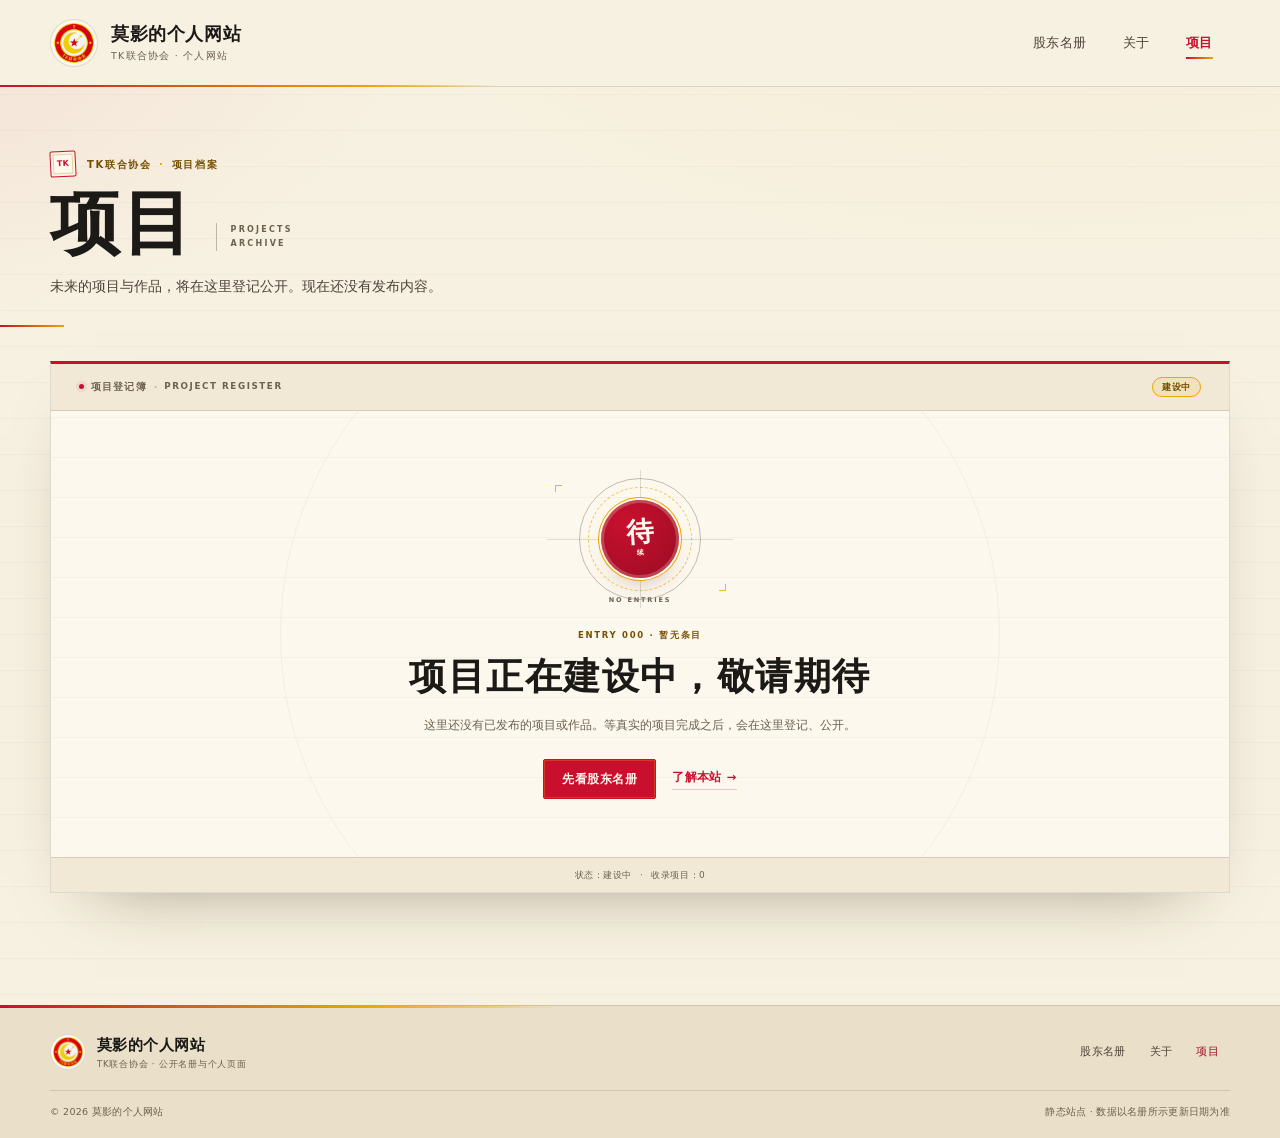
==== projects.html @ 314b854e "Add files via upload" ====
<!DOCTYPE html>
<html lang="zh-CN">
<head>
  <meta charset="utf-8">
  <meta name="viewport" content="width=device-width, initial-scale=1">
  <title>项目 · 莫影的个人网站</title>
  <meta name="description" content="莫影的个人网站项目页。项目正在建设中，敬请期待。">
  <meta name="theme-color" content="#F7F1E1">
  <meta name="theme-color" content="#14110E" media="(prefers-color-scheme: dark)">
  <meta property="og:type" content="website">
  <meta property="og:locale" content="zh_CN">
  <meta property="og:site_name" content="莫影的个人网站">
  <meta property="og:title" content="项目 · 莫影的个人网站">
  <meta property="og:description" content="莫影的个人网站项目页。项目正在建设中，敬请期待。">
  <meta property="og:image" content="assets/img/logo-square-512.png">
  <meta property="og:image:alt" content="TK联合协会徽标">
  <meta property="og:image:width" content="512">
  <meta property="og:image:height" content="512">
  <link rel="icon" href="favicon.ico" sizes="any">
  <link rel="icon" type="image/png" sizes="32x32" href="assets/img/favicon-32.png">
  <link rel="icon" type="image/png" sizes="192x192" href="assets/img/logo-192.png">
  <link rel="apple-touch-icon" href="assets/img/apple-touch-icon.png">
  <link rel="stylesheet" href="assets/css/style.css">
  <script src="assets/js/shareholder-data.js"></script>
  <script src="assets/js/main.js" defer></script>
</head>
<body class="page page--projects">
  <a class="skip-link" href="#main">跳到主要内容</a>

  <header class="site-header">
    <div class="wrap header-inner">
      <a class="brand" href="index.html" aria-label="莫影的个人网站 · 首页">
        <span class="brand-mark logo-shell" data-logo-shell>
          <span class="mark-fallback" aria-hidden="true">TK</span>
          <img class="brand-logo" src="assets/img/logo-64.png" width="64" height="64" alt="TK联合协会徽标">
        </span>
        <span class="brand-copy">
          <span class="brand-name">莫影的个人网站</span>
          <span class="brand-sub">TK联合协会 · 个人网站</span>
        </span>
      </a>
      <nav class="site-nav" aria-label="主导航">
        <a href="index.html">股东名册</a>
        <a href="about.html">关于</a>
        <a href="projects.html" aria-current="page">项目</a>
      </nav>
    </div>
  </header>

  <main id="main">
    <section class="inner-hero" aria-labelledby="page-title">
      <div class="wrap">
        <p class="eyebrow">
          <span class="eyebrow-seal" aria-hidden="true">TK</span>
          <span>TK联合协会 <span class="eyebrow-dot" aria-hidden="true">·</span> 项目档案</span>
        </p>
        <div class="title-row title-row--inner">
          <h1 id="page-title">项目</h1>
          <span class="title-side" aria-hidden="true">
            <span>PROJECTS</span>
            <span>ARCHIVE</span>
          </span>
        </div>
        <p class="inner-lede">未来的项目与作品，将在这里登记公开。现在还没有发布内容。</p>
      </div>
    </section>

    <div class="wrap projects-stage">
      <section class="empty-register paper-panel" aria-labelledby="projects-empty-title">
        <div class="empty-register-head">
          <p class="record-label"><span class="record-dot" aria-hidden="true"></span>项目登记簿 <span class="kicker-divider" aria-hidden="true">·</span> <span class="latin">PROJECT REGISTER</span></p>
          <span class="status-chip">建设中</span>
        </div>

        <div class="empty-state">
          <div class="empty-art" aria-hidden="true">
            <span class="empty-orbit"></span>
            <span class="empty-axis empty-axis--x"></span>
            <span class="empty-axis empty-axis--y"></span>
            <span class="empty-tick empty-tick--one"></span>
            <span class="empty-tick empty-tick--two"></span>
            <div class="construction-seal">
              <span>待</span>
              <small>续</small>
            </div>
            <span class="empty-art-label">NO ENTRIES</span>
          </div>

          <p class="empty-kicker">ENTRY 000 <span aria-hidden="true">·</span> 暂无条目</p>
          <h2 id="projects-empty-title">项目正在建设中，敬请期待</h2>
          <p class="empty-copy">这里还没有已发布的项目或作品。等真实的项目完成之后，会在这里登记、公开。</p>
          <div class="empty-actions">
            <a class="button button--primary" href="index.html">先看股东名册</a>
            <a class="text-link" href="about.html">了解本站 <span aria-hidden="true">→</span></a>
          </div>
        </div>

        <div class="empty-register-foot">
          <span>状态：建设中</span>
          <span aria-hidden="true">·</span>
          <span>收录项目：0</span>
        </div>
      </section>
    </div>
  </main>

  <footer class="site-footer">
    <div class="wrap footer-inner">
      <div class="footer-top">
        <a class="footer-brand" href="index.html" aria-label="返回莫影的个人网站首页">
          <span class="footer-emblem logo-shell" data-logo-shell>
            <span class="footer-fallback" aria-hidden="true">TK</span>
            <img src="assets/img/logo-64.png" width="64" height="64" alt="TK联合协会徽标" loading="lazy">
          </span>
          <span class="footer-brandcopy">
            <span class="footer-name">莫影的个人网站</span>
            <span class="footer-note">TK联合协会 · 公开名册与个人页面</span>
          </span>
        </a>
        <nav class="footer-nav" aria-label="页脚导航">
          <a href="index.html">股东名册</a>
          <a href="about.html">关于</a>
          <a href="projects.html" aria-current="page">项目</a>
        </nav>
      </div>
      <div class="footer-bottom">
        <p>© 2026 莫影的个人网站</p>
        <p>静态站点 · 数据以名册所示更新日期为准</p>
      </div>
    </div>
  </footer>
</body>
</html>
---- assets/css/style.css ----
/* ==========================================================================
   莫影的个人网站 — 主样式表
   视觉：暖纸、朱红、鎏金；协会名册 / 印章式排版。
   ========================================================================== */

/* --------------------------------------------------------------------------
   1. 设计变量
   -------------------------------------------------------------------------- */
:root {
  color-scheme: light;

  /* 纸张与墨色 */
  --paper: #F7F1E1;
  --paper-raised: #FCF8EE;
  --paper-soft: #F1E8D5;
  --paper-deep: #EADFC9;
  --ink: #1C1A17;
  --ink-strong: #12100D;
  --ink-soft: #4C4338;
  --muted: #6C604F;
  --texture-line: rgba(75, 56, 30, 0.035);

  /* 朱红与鎏金 */
  --vermillion: #C8102E;
  --vermillion-deep: #9C0B22;
  --vermillion-wash: rgba(200, 16, 46, 0.075);
  --gold: #E8A800;
  --gold-bright: #F2B705;
  --gold-soft: #E8CE91;
  --gold-wash: rgba(232, 168, 0, 0.11);
  --gold-wash-soft: rgba(232, 168, 0, 0.055);
  --gold-ink: #765000;
  --bronze: #8F5A2B;

  /* 线条、焦点与阴影 */
  --line: rgba(64, 48, 27, 0.15);
  --line-strong: rgba(64, 48, 27, 0.3);
  --focus: #A50D26;
  --shadow: 0 28px 70px -46px rgba(56, 38, 15, 0.6);
  --shadow-soft: 0 16px 38px -32px rgba(56, 38, 15, 0.4);

  /* 深色信息块 */
  --deep-panel: #211B14;
  --deep-panel-ink: #F7F1E1;
  --deep-panel-muted: #C9BBA4;
  --deep-panel-line: rgba(247, 241, 225, 0.16);

  /* 实心按钮 */
  --button-bg: #C8102E;
  --button-bg-hover: #A50D26;
  --button-ink: #FFF8EC;

  /* 字体与版心 */
  --font-display: "Songti SC", "Noto Serif SC", "Source Han Serif SC", "Source Han Serif CN", "STSong", "SimSun", Georgia, serif;
  --font-ui: system-ui, -apple-system, BlinkMacSystemFont, "Segoe UI", "PingFang SC", "Hiragino Sans GB", "Microsoft YaHei", "Noto Sans SC", sans-serif;
  --font-mono: "SFMono-Regular", Consolas, "Liberation Mono", Menlo, monospace;
  --wrap: 1180px;
  --gutter: 24px;
}

@media (prefers-color-scheme: dark) {
  :root {
    color-scheme: dark;

    --paper: #14110E;
    --paper-raised: #1C1711;
    --paper-soft: #241D15;
    --paper-deep: #2A2218;
    --ink: #F2E8D6;
    --ink-strong: #FFF7E8;
    --ink-soft: #D9CBB4;
    --muted: #B3A38B;
    --texture-line: rgba(242, 232, 214, 0.026);

    --vermillion: #FF6F63;
    --vermillion-deep: #FF8F84;
    --vermillion-wash: rgba(255, 111, 99, 0.1);
    --gold: #F2B705;
    --gold-bright: #FFD35A;
    --gold-soft: #80601D;
    --gold-wash: rgba(242, 183, 5, 0.11);
    --gold-wash-soft: rgba(242, 183, 5, 0.055);
    --gold-ink: #EDC250;
    --bronze: #8F5A2B;

    --line: rgba(242, 232, 214, 0.14);
    --line-strong: rgba(242, 232, 214, 0.3);
    --focus: #FFD35A;
    --shadow: 0 28px 70px -42px #000000;
    --shadow-soft: 0 16px 38px -30px #000000;

    --deep-panel: #211B14;
    --deep-panel-ink: #F7F1E1;
    --deep-panel-muted: #CDBFA9;
    --deep-panel-line: rgba(247, 241, 225, 0.16);

    --button-bg: #C8102E;
    --button-bg-hover: #A50D26;
    --button-ink: #FFF8EC;
  }
}

/* --------------------------------------------------------------------------
   2. 基础排版与可访问性
   -------------------------------------------------------------------------- */
*,
*::before,
*::after {
  box-sizing: border-box;
}

html {
  -webkit-text-size-adjust: 100%;
  text-size-adjust: 100%;
  scroll-behavior: smooth;
}

body {
  margin: 0;
  min-height: 100vh;
  background-color: var(--paper);
  background-image:
    radial-gradient(1100px 560px at 82% -8%, var(--gold-wash-soft), transparent 65%),
    radial-gradient(880px 480px at -12% 2%, var(--vermillion-wash), transparent 64%),
    repeating-linear-gradient(0deg, transparent 0, transparent 35px, var(--texture-line) 35px, var(--texture-line) 36px);
  color: var(--ink);
  font-family: var(--font-ui);
  font-size: 16px;
  line-height: 1.65;
  text-rendering: optimizeLegibility;
  -webkit-font-smoothing: antialiased;
  overflow-x: hidden;
}

body.page {
  display: flex;
  flex-direction: column;
}

main {
  flex: 1 0 auto;
}

h1,
h2,
h3,
p,
dl,
dd,
figure {
  margin-top: 0;
}

img {
  display: block;
  max-width: 100%;
}

a {
  color: var(--vermillion);
  text-decoration-thickness: 1px;
  text-underline-offset: 3px;
}

button,
input {
  font: inherit;
}

button {
  cursor: pointer;
}

::selection {
  background: var(--gold);
  color: var(--ink-strong);
}

:focus-visible {
  outline: 3px solid var(--focus);
  outline-offset: 3px;
  border-radius: 2px;
}

[hidden] {
  display: none !important;
}

.wrap {
  width: min(calc(100% - (var(--gutter) * 2)), var(--wrap));
  margin-inline: auto;
}

.sr-only {
  position: absolute !important;
  width: 1px !important;
  height: 1px !important;
  padding: 0 !important;
  margin: -1px !important;
  overflow: hidden !important;
  clip: rect(0, 0, 0, 0) !important;
  clip-path: inset(50%) !important;
  white-space: nowrap !important;
  border: 0 !important;
}

.skip-link {
  position: fixed;
  top: 12px;
  left: 12px;
  z-index: 1000;
  padding: 10px 16px;
  transform: translateY(-200%);
  background: var(--ink);
  color: var(--paper);
  font-size: 13px;
  font-weight: 600;
  text-decoration: none;
  border: 1px solid var(--gold);
}

.skip-link:focus {
  transform: translateY(0);
}

.latin {
  font-family: var(--font-ui);
  font-size: 0.92em;
  letter-spacing: 0.18em;
}

/* 图片缺失时的通用占位。JS 给 .logo-shell 加上 .is-missing。 */
.logo-shell {
  position: relative;
}

.logo-shell img {
  position: relative;
  z-index: 1;
  width: 100%;
  height: 100%;
  border-radius: 50%;
  object-fit: contain;
}

.mark-fallback,
.seal-fallback,
.footer-fallback,
.mini-emblem-fallback {
  display: none;
}

.logo-shell.is-missing img {
  display: none;
}

.logo-shell.is-missing .mark-fallback {
  display: flex;
}

.logo-shell.is-missing .seal-fallback {
  display: flex;
}

.logo-shell.is-missing .footer-fallback {
  display: grid;
}

.logo-shell.is-missing .mini-emblem-fallback {
  display: flex;
}

/* --------------------------------------------------------------------------
   3. 页头
   -------------------------------------------------------------------------- */
.site-header {
  position: relative;
  z-index: 20;
  background: var(--paper);
  border-bottom: 1px solid var(--line);
}

.site-header::before {
  content: "";
  position: absolute;
  left: 0;
  bottom: -1px;
  width: min(42vw, 500px);
  height: 2px;
  background: linear-gradient(90deg, var(--vermillion), var(--gold) 74%, transparent);
}

.header-inner {
  display: flex;
  align-items: center;
  justify-content: space-between;
  gap: 28px;
  min-height: 86px;
}

.brand {
  display: inline-flex;
  align-items: center;
  gap: 13px;
  min-width: 0;
  color: var(--ink);
  text-decoration: none;
}

.brand-mark {
  flex: 0 0 48px;
  width: 48px;
  height: 48px;
  padding: 3px;
  border: 1px solid var(--line);
  border-radius: 50%;
  background: var(--paper-raised);
}

.brand-logo {
  border-radius: 50%;
}

.mark-fallback {
  position: absolute;
  inset: 4px;
  z-index: 0;
  align-items: center;
  justify-content: center;
  border-radius: 50%;
  background: var(--button-bg);
  color: var(--button-ink);
  box-shadow: inset 0 0 0 2px var(--gold-soft);
  font-family: var(--font-display);
  font-size: 15px;
  font-weight: 700;
  letter-spacing: 0.02em;
  line-height: 1;
}

.brand-copy {
  display: flex;
  flex-direction: column;
  gap: 2px;
  min-width: 0;
}

.brand-name {
  color: var(--ink);
  font-family: var(--font-display);
  font-size: 1.1rem;
  font-weight: 700;
  letter-spacing: 0.035em;
  line-height: 1.35;
  white-space: nowrap;
}

.brand-sub {
  color: var(--muted);
  font-family: var(--font-ui);
  font-size: 9.5px;
  font-weight: 500;
  letter-spacing: 0.13em;
  line-height: 1.4;
  white-space: nowrap;
}

.site-nav {
  display: flex;
  align-items: center;
  gap: 2px;
  flex: none;
}

.site-nav a {
  position: relative;
  display: inline-block;
  padding: 9px 17px;
  color: var(--ink-soft);
  font-size: 13px;
  font-weight: 500;
  letter-spacing: 0.04em;
  text-decoration: none;
  transition: color 160ms ease, background-color 160ms ease;
}

.site-nav a::after {
  content: "";
  position: absolute;
  left: 17px;
  right: 17px;
  bottom: 4px;
  height: 2px;
  transform: scaleX(0);
  transform-origin: left center;
  background: linear-gradient(90deg, var(--vermillion), var(--gold));
  transition: transform 180ms ease;
}

.site-nav a:hover {
  color: var(--vermillion);
}

.site-nav a:hover::after,
.site-nav a[aria-current="page"]::after {
  transform: scaleX(1);
}

.site-nav a[aria-current="page"] {
  color: var(--vermillion);
  font-weight: 650;
}

/* --------------------------------------------------------------------------
   4. 首页英雄区
   -------------------------------------------------------------------------- */
.hero {
  position: relative;
  overflow: hidden;
  padding-block: clamp(32px, 3.2vw, 44px) clamp(22px, 2.2vw, 28px);
}

.hero-watermark {
  position: absolute;
  z-index: 0;
  right: 2%;
  top: 4%;
  color: var(--vermillion);
  font-family: var(--font-display);
  font-size: clamp(180px, 24vw, 340px);
  font-weight: 700;
  line-height: 0.8;
  opacity: 0.035;
  pointer-events: none;
  user-select: none;
}

.hero-grid {
  position: relative;
  z-index: 1;
  display: grid;
  grid-template-columns: minmax(0, 1fr) minmax(200px, 258px);
  align-items: center;
  gap: clamp(36px, 5vw, 76px);
}

.hero-copy {
  min-width: 0;
}

.eyebrow {
  display: flex;
  align-items: center;
  gap: 11px;
  margin: 0 0 11px;
  color: var(--gold-ink);
  font-family: var(--font-ui);
  font-size: 10px;
  font-weight: 700;
  letter-spacing: 0.17em;
  line-height: 1.5;
}

.eyebrow-seal {
  display: inline-grid;
  place-items: center;
  width: 26px;
  height: 26px;
  flex: none;
  transform: rotate(-3deg);
  border: 1px solid var(--vermillion);
  border-radius: 2px;
  background: var(--paper-raised);
  color: var(--vermillion);
  font-family: var(--font-ui);
  font-size: 8px;
  font-weight: 800;
  letter-spacing: 0.02em;
  line-height: 1;
  box-shadow: inset 0 0 0 2px var(--paper-raised), inset 0 0 0 3px var(--gold-soft);
}

.eyebrow-dot {
  margin-inline: 2px;
  color: var(--gold);
}

.title-row {
  display: flex;
  align-items: flex-end;
  gap: 22px;
}

.title-row h1 {
  margin: 0;
  color: var(--ink);
  font-family: var(--font-display);
  font-size: clamp(3.2rem, 6.2vw, 5.15rem);
  font-weight: 700;
  letter-spacing: 0.025em;
  line-height: 1.02;
}

.title-side {
  display: flex;
  flex-direction: column;
  flex: none;
  margin-bottom: 9px;
  padding-left: 14px;
  border-left: 1px solid var(--line-strong);
  color: var(--muted);
  font-family: var(--font-ui);
  font-size: 8px;
  font-weight: 600;
  letter-spacing: 0.28em;
  line-height: 1.75;
}

.hero-lede {
  max-width: 610px;
  margin: 15px 0 22px;
  color: var(--ink-soft);
  font-size: 14px;
  line-height: 1.85;
  letter-spacing: 0.01em;
}

.stat-grid {
  display: grid;
  grid-template-columns: repeat(3, minmax(0, 1fr));
  gap: 9px;
  max-width: 664px;
  margin: 0;
}

.stat-card {
  position: relative;
  min-width: 0;
  padding: 10px 14px 11px;
  border: 1px solid var(--line);
  border-top: 2px solid var(--gold);
  background: var(--paper-raised);
  box-shadow: var(--shadow-soft);
}

.stat-card:nth-child(1) {
  border-top-color: var(--vermillion);
}

.stat-card:nth-child(3) {
  border-top-color: var(--gold-soft);
}

.stat-label {
  margin: 0 0 1px;
  color: var(--muted);
  font-family: var(--font-ui);
  font-size: 9.5px;
  font-weight: 600;
  letter-spacing: 0.12em;
  line-height: 1.5;
  white-space: nowrap;
}

.stat-value {
  display: flex;
  align-items: baseline;
  gap: 2px;
  min-width: 0;
  margin: 0;
  color: var(--ink);
  font-variant-numeric: tabular-nums lining-nums;
  line-height: 1.32;
  white-space: nowrap;
}

.stat-number {
  display: inline-block;
  font-family: var(--font-display);
  font-size: clamp(1.12rem, 2.1vw, 1.75rem);
  font-weight: 700;
  letter-spacing: 0.01em;
  font-variant-numeric: tabular-nums lining-nums;
}

.stat-currency {
  color: var(--vermillion);
  font-family: var(--font-display);
  font-size: 0.95em;
  font-weight: 700;
  line-height: 1;
}

.stat-unit {
  margin-left: 2px;
  color: var(--muted);
  font-family: var(--font-ui);
  font-size: 9px;
  font-weight: 500;
  letter-spacing: 0.04em;
}

.stat-number--date {
  overflow: hidden;
  color: var(--ink-soft);
  font-family: var(--font-ui);
  font-size: clamp(0.86rem, 1.3vw, 1.14rem);
  font-weight: 650;
  letter-spacing: 0;
  text-overflow: ellipsis;
}

/* 英雄区印章 */
.hero-seal {
  width: min(100%, 236px);
  justify-self: center;
  margin: 0;
}

.seal-frame {
  position: relative;
  display: grid;
  place-items: center;
  aspect-ratio: 1;
  padding: 18px;
  border: 1px solid var(--line-strong);
  border-radius: 50%;
  background:
    radial-gradient(circle at 50% 42%, var(--paper-raised) 0%, var(--paper-soft) 67%, transparent 69%);
  box-shadow: 0 30px 64px -48px rgba(70, 44, 10, 0.62);
}

.seal-frame::before,
.seal-frame::after {
  content: "";
  position: absolute;
  border-radius: 50%;
  pointer-events: none;
}

.seal-frame::before {
  inset: 7px;
  border: 1px solid var(--gold);
  opacity: 0.72;
}

.seal-frame::after {
  inset: 14px;
  border: 1px dashed var(--line-strong);
  opacity: 0.7;
}

.seal-logo-shell {
  position: relative;
  z-index: 2;
  width: 77%;
  aspect-ratio: 1;
  display: grid;
  place-items: center;
}

.seal-logo {
  width: 100%;
  height: 100%;
  object-fit: contain;
}

.seal-fallback {
  position: absolute;
  inset: 0;
  z-index: 0;
  flex-direction: column;
  align-items: center;
  justify-content: center;
  border-radius: 50%;
  background:
    radial-gradient(circle at 50% 40%, var(--button-bg) 0%, var(--button-bg-hover) 100%);
  color: var(--button-ink);
  box-shadow: inset 0 0 0 3px var(--paper-raised), inset 0 0 0 5px var(--gold);
}

.seal-fallback-big {
  font-family: var(--font-display);
  font-size: 2.4rem;
  font-weight: 700;
  letter-spacing: 0.04em;
  line-height: 1;
}

.seal-fallback-small {
  margin-top: 5px;
  font-family: var(--font-ui);
  font-size: 8px;
  font-weight: 500;
  letter-spacing: 0.32em;
}

.seal-stamp {
  position: absolute;
  z-index: 3;
  right: 6px;
  bottom: 23px;
  display: flex;
  align-items: center;
  justify-content: center;
  width: 45px;
  height: 45px;
  transform: rotate(-7deg);
  border: 2px solid var(--vermillion);
  border-radius: 3px;
  background: var(--paper-raised);
  color: var(--vermillion);
  font-family: var(--font-display);
  font-size: 11px;
  font-weight: 700;
  letter-spacing: 0.03em;
  line-height: 1.1;
  text-align: center;
  box-shadow: inset 0 0 0 1px var(--paper-raised), inset 0 0 0 2px var(--gold-soft);
}

.seal-coordinate {
  position: absolute;
  z-index: 3;
  bottom: 18px;
  left: 50%;
  transform: translateX(-50%);
  padding: 1px 6px;
  color: var(--muted);
  background: var(--paper-raised);
  font-family: var(--font-ui);
  font-size: 6.5px;
  font-weight: 600;
  letter-spacing: 0.24em;
  line-height: 1.5;
  white-space: nowrap;
}

.seal-caption {
  display: flex;
  flex-direction: column;
  gap: 1px;
  margin: 11px 0 0;
  text-align: center;
}

.seal-caption-main {
  color: var(--vermillion);
  font-family: var(--font-display);
  font-size: 13px;
  font-weight: 700;
  letter-spacing: 0.24em;
  line-height: 1.6;
}

.seal-caption-sub {
  color: var(--muted);
  font-family: var(--font-ui);
  font-size: 8px;
  letter-spacing: 0.16em;
  line-height: 1.5;
}

/* --------------------------------------------------------------------------
   5. 名册面板
   -------------------------------------------------------------------------- */
.registry {
  padding-bottom: clamp(58px, 8vw, 96px);
}

.registry-panel {
  position: relative;
  border: 1px solid var(--line-strong);
  border-top: 4px solid var(--vermillion);
  background: var(--paper-raised);
  box-shadow: var(--shadow);
}

.registry-panel::before {
  content: "";
  position: absolute;
  top: -4px;
  left: 0;
  width: 128px;
  height: 4px;
  background: var(--gold);
}

.registry-head {
  display: flex;
  align-items: flex-start;
  justify-content: space-between;
  gap: 28px;
  padding: 18px 30px 12px;
}

.section-kicker {
  display: flex;
  align-items: center;
  flex-wrap: wrap;
  gap: 8px;
  margin: 0;
  color: var(--gold-ink);
  font-family: var(--font-ui);
  font-size: 9.5px;
  font-weight: 700;
  letter-spacing: 0.18em;
  line-height: 1.5;
}

.kicker-rule {
  display: inline-block;
  width: 22px;
  height: 1px;
  background: var(--gold);
  flex: none;
}

.kicker-divider {
  color: var(--line-strong);
  letter-spacing: 0;
}

.registry-head h2 {
  margin: 3px 0 4px;
  color: var(--ink);
  font-family: var(--font-display);
  font-size: clamp(1.6rem, 2.6vw, 2rem);
  font-weight: 700;
  letter-spacing: 0.06em;
  line-height: 1.3;
}

.section-desc {
  margin: 0;
  color: var(--muted);
  font-size: 11.5px;
  line-height: 1.75;
}

.registry-stamp {
  display: flex;
  flex: none;
  flex-direction: column;
  align-items: center;
  justify-content: center;
  width: 58px;
  height: 58px;
  margin-top: 4px;
  transform: rotate(3deg);
  border: 1px solid var(--vermillion);
  border-radius: 2px;
  color: var(--vermillion);
  font-family: var(--font-display);
  opacity: 0.9;
  box-shadow: inset 0 0 0 3px var(--paper-raised), inset 0 0 0 4px var(--gold-soft);
}

.registry-stamp span {
  font-size: 15px;
  font-weight: 700;
  letter-spacing: 0.14em;
  line-height: 1.2;
}

.registry-stamp small {
  margin-top: 1px;
  font-family: var(--font-ui);
  font-size: 7px;
  font-weight: 500;
  letter-spacing: 0.24em;
  line-height: 1.2;
}

.registry-meta {
  display: flex;
  align-items: center;
  justify-content: space-between;
  gap: 18px;
  padding: 9px 30px;
  border-top: 1px solid var(--line);
  border-bottom: 1px solid var(--line);
  background: var(--paper-soft);
}

.meta-strip {
  display: flex;
  flex-wrap: wrap;
  gap: 4px 22px;
  min-width: 0;
  margin: 0;
  color: var(--muted);
  font-family: var(--font-ui);
  font-size: 10px;
  line-height: 1.6;
}

.meta-strip > div {
  display: flex;
  gap: 6px;
  min-width: 0;
}

.meta-strip dt {
  flex: none;
  color: var(--muted);
}

.meta-strip dd {
  min-width: 0;
  margin: 0;
  color: var(--ink-soft);
  font-variant-numeric: tabular-nums;
  overflow-wrap: anywhere;
}

.meta-source {
  font-weight: 500;
}

.sort-note {
  display: flex;
  align-items: center;
  gap: 4px;
  flex: none;
  margin: 0;
  color: var(--muted);
  font-family: var(--font-ui);
  font-size: 9px;
  letter-spacing: 0.08em;
  line-height: 1.5;
  white-space: nowrap;
}

.sort-arrow {
  color: var(--vermillion);
  font-size: 12px;
  line-height: 1;
}

.registry-toolbar {
  display: flex;
  align-items: center;
  justify-content: space-between;
  gap: 18px;
  padding: 11px 30px;
  border-bottom: 1px solid var(--line);
}

.filter {
  display: flex;
  align-items: center;
  gap: 11px;
  flex: 1 1 auto;
  max-width: 432px;
  min-width: 0;
}

.filter-label {
  flex: none;
  color: var(--ink-soft);
  font-family: var(--font-ui);
  font-size: 10.5px;
  font-weight: 600;
  letter-spacing: 0.06em;
  line-height: 1.5;
  white-space: nowrap;
}

.filter-control {
  position: relative;
  display: flex;
  align-items: center;
  width: 100%;
  min-width: 0;
  height: 38px;
  border: 1px solid var(--line-strong);
  background: var(--paper);
  transition: border-color 150ms ease, box-shadow 150ms ease;
}

.filter-control:focus-within {
  border-color: var(--focus);
  box-shadow: 0 0 0 2px var(--paper-raised), 0 0 0 4px var(--focus);
}

.filter-icon {
  flex: none;
  width: 16px;
  height: 16px;
  margin-left: 11px;
  color: var(--muted);
  fill: none;
  stroke: currentColor;
  stroke-width: 1.6;
  stroke-linecap: round;
}

.filter-control input {
  width: 100%;
  min-width: 0;
  height: 100%;
  margin: 0;
  padding: 0 9px;
  border: 0;
  outline: 0;
  background: transparent;
  color: var(--ink);
  font-family: var(--font-ui);
  font-size: 12.5px;
  line-height: 1.4;
  -webkit-appearance: none;
  appearance: none;
}

.filter-control input::placeholder {
  color: var(--muted);
  opacity: 1;
}

.filter-control input:disabled {
  cursor: not-allowed;
  opacity: 0.6;
}

.filter-control input::-webkit-search-cancel-button,
.filter-control input::-webkit-search-decoration {
  -webkit-appearance: none;
  appearance: none;
}

.filter-control input:focus-visible {
  outline: 0;
}

.filter-clear {
  display: grid;
  place-items: center;
  flex: none;
  width: 35px;
  height: 100%;
  padding: 0;
  border: 0;
  border-left: 1px solid transparent;
  background: transparent;
  color: var(--muted);
  transition: color 150ms ease, background-color 150ms ease;
}

.filter-clear:hover {
  color: var(--vermillion);
  background: var(--vermillion-wash);
}

.filter-clear:focus-visible {
  outline-offset: -4px;
  border-radius: 0;
}

.filter-clear svg {
  width: 13px;
  height: 13px;
  fill: none;
  stroke: currentColor;
  stroke-width: 1.7;
  stroke-linecap: round;
}

.filter-status {
  position: relative;
  flex: none;
  margin: 0;
  padding-left: 13px;
  color: var(--muted);
  font-family: var(--font-ui);
  font-size: 10.5px;
  font-variant-numeric: tabular-nums;
  line-height: 1.6;
  white-space: nowrap;
}

.filter-status::before {
  content: "";
  position: absolute;
  left: 0;
  top: 50%;
  width: 4px;
  height: 4px;
  border-radius: 50%;
  background: var(--gold);
  transform: translateY(-50%);
}

.table-frame {
  width: 100%;
}

.registry-table {
  width: 100%;
  border-collapse: collapse;
  table-layout: fixed;
  font-family: var(--font-ui);
}

.col-rank {
  width: 112px;
}

.col-amount {
  width: 186px;
}

.col-share {
  width: 278px;
}

.registry-table thead th {
  height: 40px;
  padding: 9px 20px;
  border-bottom: 1px solid var(--line);
  background: var(--paper-deep);
  color: var(--muted);
  font-family: var(--font-ui);
  font-size: 9.5px;
  font-weight: 600;
  letter-spacing: 0.14em;
  line-height: 1.5;
  text-align: left;
  white-space: nowrap;
}

.registry-table thead th:first-child {
  padding-left: 30px;
}

.registry-table thead th:last-child {
  padding-right: 30px;
}

.registry-table .cell-rank {
  text-align: center;
}

.registry-table .cell-amount {
  text-align: right;
}

.registry-table th.cell-rank {
  padding-left: 20px;
  padding-right: 20px;
}

.registry-table tbody td {
  padding: 8px 20px;
  border-top: 1px solid var(--line);
  vertical-align: middle;
}

.registry-table tbody tr:first-child td {
  border-top: 0;
}

.registry-table tbody td:last-child {
  padding-right: 30px;
}

.shareholder-row {
  background: transparent;
  transition: background-color 160ms ease;
}

.shareholder-row:hover {
  background: var(--gold-wash-soft);
}

.shareholder-row.is-top {
  background: linear-gradient(90deg, var(--gold-wash-soft), transparent 76%);
}

.shareholder-row.is-top-1 {
  background: linear-gradient(90deg, var(--vermillion-wash), transparent 68%);
}

.shareholder-row.is-top-1:hover {
  background: linear-gradient(90deg, var(--vermillion-wash), var(--gold-wash-soft) 72%, transparent);
}

.shareholder-row.is-top-2:hover,
.shareholder-row.is-top-3:hover {
  background: linear-gradient(90deg, var(--gold-wash), transparent 78%);
}

.shareholder-row.is-top .cell-rank {
  box-shadow: inset 2px 0 0 var(--gold);
}

.shareholder-row.is-top-1 .cell-rank {
  box-shadow: inset 2px 0 0 var(--vermillion);
}

.rank-cell {
  text-align: center;
}

.rank-marker {
  display: inline-flex;
  flex-direction: column;
  align-items: center;
  justify-content: center;
  gap: 2px;
  min-height: 30px;
}

.rank-number {
  color: var(--muted);
  font-family: var(--font-display);
  font-size: 1.02rem;
  font-weight: 600;
  font-variant-numeric: tabular-nums lining-nums;
  line-height: 1.2;
}

.medal {
  display: inline-grid;
  place-items: center;
  width: 32px;
  height: 32px;
  border-radius: 50%;
  font-family: var(--font-display);
  font-size: 0.95rem;
  font-weight: 700;
  font-variant-numeric: tabular-nums lining-nums;
  line-height: 1;
}

.medal--1 {
  background: radial-gradient(circle at 34% 27%, var(--button-bg), var(--button-bg-hover) 68%);
  color: var(--button-ink);
  box-shadow: 0 0 0 2px var(--paper-raised), 0 0 0 3.5px var(--gold);
}

.medal--2 {
  background: linear-gradient(145deg, var(--gold-bright), var(--gold));
  color: var(--ink-strong);
  box-shadow: 0 0 0 2px var(--paper-raised), 0 0 0 3px var(--gold-soft);
}

.medal--3 {
  background: linear-gradient(145deg, var(--bronze), #6E431D);
  color: #FFF8EC;
  box-shadow: 0 0 0 2px var(--paper-raised), 0 0 0 3px var(--gold-soft);
}

.rank-caption {
  color: var(--gold-ink);
  font-family: var(--font-ui);
  font-size: 8px;
  font-weight: 700;
  letter-spacing: 0.14em;
  line-height: 1.25;
  white-space: nowrap;
}

.is-top-1 .rank-caption {
  color: var(--vermillion);
}

.shareholder-name {
  display: inline-block;
  max-width: 100%;
  color: var(--ink);
  font-family: var(--font-display);
  font-size: 1.04rem;
  font-weight: 600;
  letter-spacing: 0.015em;
  line-height: 1.45;
  overflow-wrap: anywhere;
}

.is-top .shareholder-name {
  font-size: 1.12rem;
  font-weight: 650;
}

.is-top-1 .shareholder-name {
  color: var(--vermillion-deep);
  font-size: 1.18rem;
  font-weight: 700;
}

.amount {
  display: inline-flex;
  align-items: baseline;
  justify-content: flex-end;
  gap: 1px;
  color: var(--ink);
  font-family: var(--font-display);
  font-size: 1.05rem;
  font-weight: 650;
  font-variant-numeric: tabular-nums lining-nums;
  letter-spacing: 0.01em;
  line-height: 1.4;
  white-space: nowrap;
}

.amount-currency {
  color: var(--vermillion);
  font-size: 0.8em;
  font-weight: 600;
}

.amount-number {
  font-feature-settings: "tnum" 1, "lnum" 1;
}

.share-meter {
  display: grid;
  grid-template-columns: 54px minmax(80px, 1fr);
  align-items: center;
  gap: 10px;
  min-width: 0;
}

.share-percent {
  color: var(--ink-soft);
  font-family: var(--font-ui);
  font-size: 10px;
  font-weight: 600;
  font-variant-numeric: tabular-nums lining-nums;
  letter-spacing: 0.015em;
  text-align: right;
  white-space: nowrap;
}

.share-track {
  position: relative;
  display: block;
  width: 100%;
  height: 5px;
  overflow: hidden;
  border-radius: 99px;
  background: var(--paper-deep);
  box-shadow: inset 0 1px 1px rgba(45, 30, 12, 0.09);
}

.share-fill {
  display: block;
  width: 0;
  height: 100%;
  border-radius: inherit;
  background: linear-gradient(90deg, var(--vermillion), var(--gold));
  transition: width 780ms cubic-bezier(0.22, 1, 0.36, 1);
}

.is-top .share-track {
  height: 6px;
}

.is-top-1 .share-fill {
  background: linear-gradient(90deg, var(--vermillion-deep), var(--vermillion) 68%, var(--gold));
}

/* 空态 / 无结果 / 加载 */
.registry-loading td {
  padding: 44px 30px !important;
  color: var(--muted);
  font-family: var(--font-ui);
  font-size: 12px;
  text-align: center;
}

.loading-mark {
  display: inline-grid;
  place-items: center;
  width: 32px;
  height: 32px;
  margin-right: 9px;
  border: 1px solid var(--gold-soft);
  border-radius: 50%;
  color: var(--vermillion);
  font-family: var(--font-display);
  font-size: 13px;
  vertical-align: middle;
}

.registry-empty-row td,
.no-results-row td {
  padding: 0 !important;
  border-top: 1px solid var(--line);
}

.registry-empty {
  display: flex;
  align-items: center;
  justify-content: center;
  gap: 16px;
  padding: 38px 30px;
  text-align: left;
}

.empty-seal {
  display: inline-grid;
  place-items: center;
  flex: none;
  width: 42px;
  height: 42px;
  border: 1px solid var(--vermillion);
  border-radius: 2px;
  color: var(--vermillion);
  font-family: var(--font-display);
  font-size: 18px;
  font-weight: 700;
  box-shadow: inset 0 0 0 3px var(--paper-raised), inset 0 0 0 4px var(--gold-soft);
}

.empty-copy-block strong {
  display: block;
  margin-bottom: 3px;
  color: var(--ink);
  font-family: var(--font-display);
  font-size: 1rem;
  font-weight: 700;
}

.empty-copy-block p {
  margin: 0;
  color: var(--muted);
  font-size: 11.5px;
  line-height: 1.75;
}

.no-results {
  display: flex;
  align-items: center;
  gap: 14px;
  padding: 24px 30px;
}

.no-results-mark {
  display: inline-grid;
  place-items: center;
  flex: none;
  width: 36px;
  height: 36px;
  border: 1px solid var(--line-strong);
  border-radius: 50%;
  color: var(--muted);
  font-family: var(--font-display);
  font-size: 14px;
}

.no-results-copy {
  flex: 1 1 auto;
  min-width: 0;
}

.no-results-title {
  margin: 0;
  color: var(--ink);
  font-family: var(--font-display);
  font-size: 0.98rem;
  font-weight: 700;
  line-height: 1.5;
}

.no-results-hint {
  margin: 2px 0 0;
  color: var(--muted);
  font-size: 11px;
  line-height: 1.65;
}

.registry-footnote {
  display: flex;
  align-items: center;
  justify-content: space-between;
  gap: 18px;
  padding: 10px 30px;
  border-top: 1px solid var(--line);
  background: var(--paper-soft);
  color: var(--muted);
  font-size: 10px;
  line-height: 1.7;
}

.registry-footnote p {
  margin: 0;
}

.footnote-mark {
  display: inline-grid;
  place-items: center;
  width: 17px;
  height: 17px;
  margin-right: 5px;
  border: 1px solid var(--gold-soft);
  border-radius: 50%;
  color: var(--gold-ink);
  font-family: var(--font-display);
  font-size: 8px;
  line-height: 1;
  vertical-align: -2px;
}

.footnote-seal {
  flex: none;
  color: var(--gold-ink);
  font-family: var(--font-display);
  font-size: 9px;
  letter-spacing: 0.2em;
  opacity: 0.9;
}

.noscript-note {
  margin: 0;
  padding: 12px 30px;
  border-top: 1px solid var(--line);
  background: var(--vermillion-wash);
  color: var(--vermillion-deep);
  font-size: 12px;
}

/* --------------------------------------------------------------------------
   6. 内容页公共部分
   -------------------------------------------------------------------------- */
.inner-hero {
  position: relative;
  padding-block: clamp(38px, 5vw, 64px) clamp(24px, 3.6vw, 34px);
}

.inner-hero::after {
  content: "";
  display: block;
  width: 64px;
  height: 2px;
  margin-top: 26px;
  background: linear-gradient(90deg, var(--vermillion), var(--gold));
}

.title-row--inner h1 {
  font-size: clamp(3rem, 5.5vw, 4.7rem);
}

.inner-lede {
  max-width: 620px;
  margin: 14px 0 0;
  color: var(--ink-soft);
  font-size: 13.5px;
  line-height: 1.85;
}

.paper-panel {
  position: relative;
  border: 1px solid var(--line);
  border-top: 3px solid var(--vermillion);
  background: var(--paper-raised);
  box-shadow: var(--shadow);
}

.panel-heading {
  margin-bottom: 20px;
}

.panel-heading h2 {
  margin: 4px 0 0;
  color: var(--ink);
  font-family: var(--font-display);
  font-size: clamp(1.55rem, 2.5vw, 1.95rem);
  font-weight: 700;
  letter-spacing: 0.05em;
  line-height: 1.35;
}

.button {
  display: inline-flex;
  align-items: center;
  justify-content: center;
  gap: 8px;
  min-height: 40px;
  padding: 9px 18px;
  border: 1px solid transparent;
  border-radius: 2px;
  color: var(--ink);
  font-family: var(--font-ui);
  font-size: 12px;
  font-weight: 650;
  letter-spacing: 0.04em;
  line-height: 1.4;
  text-align: center;
  text-decoration: none;
  transition: color 150ms ease, background-color 150ms ease, border-color 150ms ease;
}

.button--primary {
  border-color: var(--button-bg);
  background: var(--button-bg);
  color: var(--button-ink);
  box-shadow: inset 0 0 0 1px rgba(242, 183, 5, 0.24);
}

.button--primary:hover {
  border-color: var(--button-bg-hover);
  background: var(--button-bg-hover);
  color: var(--button-ink);
}

.button--quiet {
  min-height: 34px;
  padding: 6px 13px;
  border-color: var(--line-strong);
  background: transparent;
  color: var(--ink-soft);
  font-size: 10.5px;
}

.button--quiet:hover {
  border-color: var(--vermillion);
  background: var(--vermillion-wash);
  color: var(--vermillion);
}

.text-link {
  display: inline-flex;
  align-items: center;
  gap: 5px;
  padding-bottom: 2px;
  border-bottom: 1px solid var(--gold-soft);
  color: var(--vermillion);
  font-family: var(--font-ui);
  font-size: 11.5px;
  font-weight: 650;
  letter-spacing: 0.03em;
  line-height: 1.6;
  text-decoration: none;
  transition: border-color 150ms ease, color 150ms ease;
}

.text-link:hover {
  border-bottom-color: var(--vermillion);
  color: var(--vermillion-deep);
}

.subheading {
  margin: 0;
  color: var(--ink);
  font-family: var(--font-display);
  font-size: 1.2rem;
  font-weight: 700;
  letter-spacing: 0.05em;
  line-height: 1.4;
}

/* --------------------------------------------------------------------------
   7. 关于页
   -------------------------------------------------------------------------- */
.about-layout {
  display: grid;
  grid-template-columns: minmax(0, 1fr) 314px;
  align-items: start;
  gap: 26px;
  padding-bottom: clamp(64px, 8vw, 100px);
}

.about-article {
  padding: 28px clamp(24px, 3.6vw, 42px) 34px;
}

.intro-copy {
  max-width: 66ch;
  color: var(--ink-soft);
  font-size: 14px;
  line-height: 2;
  letter-spacing: 0.006em;
}

.intro-copy p {
  margin: 0 0 12px;
}

.intro-copy p:last-child {
  margin-bottom: 0;
}

.intro-copy .lead {
  color: var(--ink);
  font-family: var(--font-display);
  font-size: 1.08rem;
  line-height: 1.9;
}

.intro-copy .lead::first-letter {
  float: left;
  margin: 4px 7px 0 0;
  color: var(--vermillion);
  font-family: var(--font-display);
  font-size: 2.45em;
  font-weight: 700;
  line-height: 0.86;
}

.intro-actions {
  display: flex;
  align-items: center;
  flex-wrap: wrap;
  gap: 18px;
  margin-top: 24px;
}

.site-facts {
  margin-top: 28px;
  padding-top: 21px;
  border-top: 1px solid var(--line);
}

.site-facts .subheading {
  margin-bottom: 8px;
}

.fact-list {
  display: grid;
  grid-template-columns: repeat(2, minmax(0, 1fr));
  gap: 0 30px;
  margin: 0;
}

.fact-list > div {
  display: grid;
  grid-template-columns: 84px minmax(0, 1fr);
  align-items: baseline;
  gap: 10px;
  padding: 8px 0;
  border-bottom: 1px dotted var(--line-strong);
}

.fact-list dt {
  color: var(--muted);
  font-family: var(--font-ui);
  font-size: 10.5px;
  line-height: 1.6;
}

.fact-list dd {
  min-width: 0;
  margin: 0;
  color: var(--ink);
  font-family: var(--font-ui);
  font-size: 11.5px;
  font-variant-numeric: tabular-nums;
  line-height: 1.6;
  overflow-wrap: anywhere;
}

.fact-currency {
  margin-right: 1px;
  color: var(--vermillion);
}

.contact-block {
  position: relative;
  margin-top: 26px;
  padding: 17px 20px;
  border-left: 2px solid var(--gold);
  background: var(--paper-soft);
}

.contact-heading {
  display: flex;
  align-items: center;
  flex-wrap: wrap;
  gap: 10px;
}

.contact-heading .subheading {
  font-size: 1.06rem;
}

.contact-status {
  padding: 1px 7px;
  border: 1px solid var(--line-strong);
  border-radius: 99px;
  color: var(--muted);
  font-family: var(--font-ui);
  font-size: 8.5px;
  font-weight: 500;
  letter-spacing: 0.06em;
  line-height: 1.6;
}

.contact-block > p {
  margin: 6px 0 0;
  color: var(--ink-soft);
  font-size: 12px;
  line-height: 1.8;
}

.about-aside {
  position: sticky;
  top: 24px;
  display: flex;
  flex-direction: column;
  gap: 16px;
}

.info-card {
  position: relative;
  overflow: hidden;
  padding: 24px 22px 22px;
  border-top: 3px solid var(--gold);
  background: var(--deep-panel);
  color: var(--deep-panel-ink);
  box-shadow: var(--shadow);
}

.info-card > * {
  position: relative;
  z-index: 1;
}

.info-watermark {
  position: absolute !important;
  z-index: 0 !important;
  right: -9px;
  bottom: -40px;
  color: var(--gold-bright);
  font-family: var(--font-display);
  font-size: 170px;
  font-weight: 700;
  line-height: 1;
  opacity: 0.055;
  pointer-events: none;
  user-select: none;
}

.info-card::after {
  content: "";
  position: absolute;
  top: 0;
  right: 0;
  width: 52px;
  height: 3px;
  background: var(--vermillion);
}

.mini-emblem {
  width: 56px;
  height: 56px;
  padding: 2px;
  border: 1px solid var(--deep-panel-line);
  border-radius: 50%;
}

.mini-emblem-fallback {
  position: absolute;
  inset: 3px;
  align-items: center;
  justify-content: center;
  border-radius: 50%;
  background: var(--button-bg);
  color: var(--button-ink);
  box-shadow: inset 0 0 0 2px var(--gold-soft);
  font-family: var(--font-display);
  font-size: 16px;
  font-weight: 700;
}

.info-eyebrow {
  margin: 15px 0 5px;
  color: var(--gold-bright);
  font-family: var(--font-ui);
  font-size: 8.5px;
  font-weight: 600;
  letter-spacing: 0.17em;
  line-height: 1.6;
}

.info-card h2 {
  margin: 0;
  color: var(--deep-panel-ink);
  font-family: var(--font-display);
  font-size: 1.65rem;
  font-weight: 700;
  letter-spacing: 0.06em;
  line-height: 1.35;
}

.info-copy {
  margin: 9px 0 16px;
  color: var(--deep-panel-muted);
  font-size: 11px;
  line-height: 1.85;
}

.info-copy span {
  color: var(--deep-panel-ink);
}

.info-stats {
  margin: 0;
  border-top: 1px solid var(--deep-panel-line);
}

.info-stats > div {
  display: flex;
  align-items: baseline;
  justify-content: space-between;
  gap: 10px;
  padding: 8px 0;
  border-bottom: 1px solid var(--deep-panel-line);
}

.info-stats dt {
  color: var(--deep-panel-muted);
  font-family: var(--font-ui);
  font-size: 9.5px;
  letter-spacing: 0.04em;
  line-height: 1.6;
}

.info-stats dd {
  margin: 0;
  color: var(--deep-panel-ink);
  font-family: var(--font-display);
  font-size: 1.25rem;
  font-weight: 650;
  font-variant-numeric: tabular-nums lining-nums;
  letter-spacing: 0.01em;
  line-height: 1.5;
  text-align: right;
}

.info-stats dd small {
  margin-left: 3px;
  color: var(--deep-panel-muted);
  font-family: var(--font-ui);
  font-size: 8px;
  font-weight: 400;
}

.info-currency {
  margin-right: 1px;
  color: var(--gold-bright);
}

.info-stats .info-date {
  font-family: var(--font-ui);
  font-size: 0.95rem;
  font-weight: 600;
}

.info-link {
  display: flex;
  align-items: center;
  justify-content: space-between;
  gap: 10px;
  margin-top: 16px;
  padding-bottom: 5px;
  border-bottom: 1px solid rgba(242, 183, 5, 0.36);
  color: var(--gold-bright);
  font-family: var(--font-ui);
  font-size: 10.5px;
  font-weight: 600;
  letter-spacing: 0.04em;
  line-height: 1.6;
  text-decoration: none;
  transition: border-color 150ms ease, color 150ms ease;
}

.info-link:hover {
  border-bottom-color: var(--gold-bright);
  color: var(--deep-panel-ink);
}

.info-card :focus-visible {
  outline-color: var(--gold-bright);
}

.aside-note {
  padding: 16px 18px;
  border: 1px solid var(--line);
  background: var(--paper-soft);
}

.aside-note-label {
  margin: 0 0 5px;
  color: var(--gold-ink);
  font-family: var(--font-ui);
  font-size: 8.5px;
  font-weight: 700;
  letter-spacing: 0.16em;
  line-height: 1.6;
}

.aside-note p:last-child {
  margin: 0;
  color: var(--muted);
  font-size: 10.5px;
  line-height: 1.8;
}

/* --------------------------------------------------------------------------
   8. 项目页空状态
   -------------------------------------------------------------------------- */
.projects-stage {
  padding-bottom: clamp(70px, 9vw, 112px);
}

.empty-register {
  overflow: hidden;
}

.empty-register-head {
  display: flex;
  align-items: center;
  justify-content: space-between;
  gap: 16px;
  padding: 13px 28px;
  border-bottom: 1px solid var(--line);
  background: var(--paper-soft);
}

.record-label {
  display: flex;
  align-items: center;
  flex-wrap: wrap;
  gap: 7px;
  margin: 0;
  color: var(--muted);
  font-family: var(--font-ui);
  font-size: 9.5px;
  font-weight: 600;
  letter-spacing: 0.12em;
  line-height: 1.6;
}

.record-dot {
  width: 5px;
  height: 5px;
  flex: none;
  border-radius: 50%;
  background: var(--vermillion);
  box-shadow: 0 0 0 3px var(--vermillion-wash);
}

.status-chip {
  display: inline-flex;
  align-items: center;
  flex: none;
  padding: 2px 9px;
  border: 1px solid var(--gold);
  border-radius: 99px;
  background: var(--gold-wash);
  color: var(--gold-ink);
  font-family: var(--font-ui);
  font-size: 9px;
  font-weight: 650;
  letter-spacing: 0.08em;
  line-height: 1.6;
}

.empty-state {
  position: relative;
  display: flex;
  flex-direction: column;
  align-items: center;
  padding: clamp(34px, 5vw, 54px) 28px clamp(38px, 5vw, 58px);
  overflow: hidden;
  text-align: center;
  background-image: repeating-linear-gradient(0deg, transparent 0, transparent 39px, var(--texture-line) 39px, var(--texture-line) 40px);
}

.empty-state::before {
  content: "";
  position: absolute;
  top: 50%;
  left: 50%;
  width: min(74vw, 720px);
  height: min(74vw, 720px);
  transform: translate(-50%, -50%);
  border: 1px solid var(--line);
  border-radius: 50%;
  opacity: 0.35;
  pointer-events: none;
}

.empty-art {
  position: relative;
  width: 190px;
  height: 148px;
  margin: 0 auto 16px;
}

.empty-orbit {
  position: absolute;
  top: 50%;
  left: 50%;
  width: 122px;
  height: 122px;
  transform: translate(-50%, -50%);
  border: 1px solid var(--line-strong);
  border-radius: 50%;
}

.empty-orbit::before,
.empty-orbit::after {
  content: "";
  position: absolute;
  border-radius: 50%;
}

.empty-orbit::before {
  inset: 8px;
  border: 1px dashed var(--gold);
  opacity: 0.62;
}

.empty-orbit::after {
  inset: 19px;
  border: 1px solid var(--line);
}

.empty-axis {
  position: absolute;
  background: var(--line);
  pointer-events: none;
}

.empty-axis--x {
  top: 50%;
  left: 2px;
  right: 2px;
  height: 1px;
}

.empty-axis--y {
  top: 5px;
  bottom: 5px;
  left: 50%;
  width: 1px;
}

.empty-tick {
  position: absolute;
  width: 7px;
  height: 7px;
  border-color: var(--gold);
  border-style: solid;
  opacity: 0.8;
}

.empty-tick--one {
  top: 20px;
  left: 10px;
  border-width: 1px 0 0 1px;
}

.empty-tick--two {
  right: 9px;
  bottom: 22px;
  border-width: 0 1px 1px 0;
}

.construction-seal {
  position: absolute;
  z-index: 2;
  top: 50%;
  left: 50%;
  display: flex;
  flex-direction: column;
  align-items: center;
  justify-content: center;
  width: 78px;
  height: 78px;
  transform: translate(-50%, -50%) rotate(-4deg);
  border-radius: 50%;
  background: radial-gradient(circle at 34% 27%, var(--button-bg), var(--button-bg-hover) 76%);
  color: var(--button-ink);
  box-shadow:
    0 0 0 2px var(--paper-raised),
    0 0 0 3px var(--gold),
    inset 0 0 0 3px rgba(255, 248, 236, 0.22),
    0 16px 30px -22px rgba(100, 10, 20, 0.72);
}

.construction-seal span {
  font-family: var(--font-display);
  font-size: 1.7rem;
  font-weight: 700;
  line-height: 1;
}

.construction-seal small {
  margin-top: 3px;
  font-family: var(--font-ui);
  font-size: 7px;
  font-weight: 600;
  letter-spacing: 0.28em;
  line-height: 1.4;
}

.empty-art-label {
  position: absolute;
  left: 50%;
  bottom: 7px;
  transform: translateX(-50%);
  color: var(--muted);
  font-family: var(--font-ui);
  font-size: 6.5px;
  font-weight: 600;
  letter-spacing: 0.28em;
  line-height: 1.5;
  white-space: nowrap;
}

.empty-kicker {
  margin: 0 0 7px;
  color: var(--gold-ink);
  font-family: var(--font-ui);
  font-size: 8.5px;
  font-weight: 650;
  letter-spacing: 0.2em;
  line-height: 1.6;
}

.empty-state h2 {
  position: relative;
  z-index: 1;
  max-width: 760px;
  margin: 0;
  color: var(--ink);
  font-family: var(--font-display);
  font-size: clamp(1.65rem, 3.2vw, 2.3rem);
  font-weight: 700;
  letter-spacing: 0.04em;
  line-height: 1.45;
}

.empty-copy {
  position: relative;
  z-index: 1;
  max-width: 500px;
  margin: 11px auto 0;
  color: var(--muted);
  font-size: 12px;
  line-height: 1.9;
}

.empty-actions {
  position: relative;
  z-index: 1;
  display: flex;
  align-items: center;
  flex-wrap: wrap;
  justify-content: center;
  gap: 16px;
  margin-top: 22px;
}

.empty-register-foot {
  display: flex;
  align-items: center;
  justify-content: center;
  flex-wrap: wrap;
  gap: 8px;
  padding: 10px 28px;
  border-top: 1px solid var(--line);
  background: var(--paper-soft);
  color: var(--muted);
  font-family: var(--font-ui);
  font-size: 9px;
  letter-spacing: 0.06em;
  line-height: 1.6;
}

/* --------------------------------------------------------------------------
   9. 页脚
   -------------------------------------------------------------------------- */
.site-footer {
  position: relative;
  border-top: 1px solid var(--line);
  background: var(--paper-deep);
}

.site-footer::before {
  content: "";
  position: absolute;
  top: -1px;
  left: 0;
  width: min(44vw, 560px);
  height: 3px;
  background: linear-gradient(90deg, var(--vermillion), var(--gold) 65%, transparent);
}

.footer-inner {
  padding-block: 28px 18px;
}

.footer-top {
  display: flex;
  align-items: center;
  justify-content: space-between;
  gap: 26px;
}

.footer-brand {
  display: inline-flex;
  align-items: center;
  gap: 11px;
  color: var(--ink);
  text-decoration: none;
}

.footer-emblem {
  flex: 0 0 36px;
  width: 36px;
  height: 36px;
  padding: 2px;
  border: 1px solid var(--line);
  border-radius: 50%;
  background: var(--paper-raised);
}

.footer-fallback {
  position: absolute;
  inset: 3px;
  display: none;
  place-items: center;
  border-radius: 50%;
  background: var(--button-bg);
  color: var(--button-ink);
  font-family: var(--font-display);
  font-size: 11px;
  font-weight: 700;
  letter-spacing: 0.02em;
}

.footer-brandcopy {
  display: flex;
  flex-direction: column;
  gap: 1px;
}

.footer-name {
  color: var(--ink);
  font-family: var(--font-display);
  font-size: 0.96rem;
  font-weight: 650;
  letter-spacing: 0.03em;
  line-height: 1.45;
}

.footer-note {
  color: var(--muted);
  font-family: var(--font-ui);
  font-size: 8.5px;
  letter-spacing: 0.09em;
  line-height: 1.5;
}

.footer-nav {
  display: flex;
  align-items: center;
  flex-wrap: wrap;
  gap: 2px;
}

.footer-nav a {
  padding: 7px 11px;
  color: var(--ink-soft);
  font-family: var(--font-ui);
  font-size: 10.5px;
  letter-spacing: 0.03em;
  line-height: 1.5;
  text-decoration: none;
}

.footer-nav a:hover,
.footer-nav a[aria-current="page"] {
  color: var(--vermillion-deep);
}

.footer-bottom {
  display: flex;
  align-items: center;
  justify-content: space-between;
  gap: 16px;
  margin-top: 20px;
  padding-top: 13px;
  border-top: 1px solid var(--line);
  color: var(--muted);
  font-family: var(--font-ui);
  font-size: 9.5px;
  letter-spacing: 0.03em;
  line-height: 1.7;
}

.footer-bottom p {
  margin: 0;
}

/* --------------------------------------------------------------------------
   10. 响应式：中等屏幕
   -------------------------------------------------------------------------- */
@media (max-width: 1120px) {
  :root {
    --gutter: 22px;
  }

  .hero-grid {
    grid-template-columns: minmax(0, 1fr) minmax(190px, 224px);
    gap: 32px;
  }

  .hero-seal {
    width: min(100%, 218px);
  }

  .hero-lede {
    max-width: 580px;
  }

  .col-rank {
    width: 100px;
  }

  .col-amount {
    width: 160px;
  }

  .col-share {
    width: 226px;
  }

  .share-meter {
    grid-template-columns: 50px minmax(64px, 1fr);
    gap: 8px;
  }

  .about-layout {
    grid-template-columns: minmax(0, 1fr) 292px;
  }

  .fact-list > div {
    grid-template-columns: 76px minmax(0, 1fr);
    gap: 8px;
  }

  .header-inner {
    gap: 20px;
  }

  .brand-name {
    font-size: 1.03rem;
  }

  .brand-sub {
    font-size: 9px;
  }
}

@media (max-width: 960px) {
  .hero-grid {
    grid-template-columns: minmax(0, 1fr) 202px;
    gap: 26px;
  }

  .hero-seal {
    width: min(100%, 200px);
  }

  .seal-frame {
    padding: 15px;
  }

  .title-side {
    display: none;
  }

  .hero-lede {
    max-width: none;
  }

  .stat-grid {
    max-width: none;
  }

  .about-layout {
    grid-template-columns: 1fr;
  }

  .about-aside {
    position: static;
    display: grid;
    grid-template-columns: minmax(0, 1fr) minmax(0, 1fr);
    gap: 18px;
  }

  .info-card {
    height: 100%;
  }

  .fact-list {
    gap: 0 24px;
  }
}

/* --------------------------------------------------------------------------
   11. 响应式：移动端（名册转为卡片）
   -------------------------------------------------------------------------- */
@media (max-width: 760px) {
  :root {
    --gutter: 18px;
  }

  .header-inner {
    flex-wrap: wrap;
    gap: 9px;
    padding-block: 12px 0;
    min-height: 0;
  }

  .brand-mark {
    flex-basis: 42px;
    width: 42px;
    height: 42px;
    padding: 2px;
  }

  .brand {
    gap: 10px;
  }

  .brand-name {
    font-size: 1rem;
  }

  .brand-sub {
    font-size: 8px;
    letter-spacing: 0.1em;
  }

  .site-nav {
    display: grid;
    grid-template-columns: repeat(3, minmax(0, 1fr));
    width: 100%;
    gap: 0;
    margin-top: 2px;
    border-top: 1px solid var(--line);
  }

  .site-nav a {
    padding: 10px 4px;
    border-right: 1px solid var(--line);
    font-size: 12px;
    text-align: center;
  }

  .site-nav a:last-child {
    border-right: 0;
  }

  .site-nav a::after {
    left: calc(50% - 9px);
    right: auto;
    bottom: 4px;
    width: 18px;
  }

  .site-header::before {
    width: 64vw;
  }

  .hero {
    padding-block: 27px 25px;
  }

  .hero-grid {
    grid-template-columns: 1fr;
    gap: 0;
  }

  .hero-seal {
    display: none;
  }

  .hero-watermark {
    right: -30px;
    top: -4%;
    font-size: 210px;
    opacity: 0.03;
  }

  .eyebrow {
    gap: 9px;
    margin-bottom: 9px;
    font-size: 9px;
    letter-spacing: 0.13em;
  }

  .eyebrow-seal {
    width: 23px;
    height: 23px;
    font-size: 7px;
  }

  .title-row h1 {
    font-size: clamp(2.8rem, 13vw, 3.9rem);
  }

  .hero-lede {
    margin: 11px 0 17px;
    font-size: 12.5px;
    line-height: 1.8;
  }

  .stat-grid {
    gap: 7px;
  }

  .stat-card {
    padding: 8px 9px 9px;
  }

  .stat-label {
    font-size: 8.5px;
    letter-spacing: 0.07em;
  }

  .stat-number {
    font-size: clamp(1.06rem, 4.5vw, 1.28rem);
  }

  .stat-currency {
    font-size: 0.88em;
  }

  .stat-unit {
    font-size: 8px;
  }

  .stat-number--date {
    font-size: clamp(0.76rem, 3.35vw, 0.86rem);
    letter-spacing: -0.02em;
  }

  .registry-head {
    gap: 14px;
    padding: 17px 18px 13px;
  }

  .registry-stamp {
    display: none;
  }

  .registry-head h2 {
    margin-top: 2px;
    font-size: 1.45rem;
  }

  .section-desc {
    font-size: 10.5px;
    line-height: 1.7;
  }

  .section-kicker {
    font-size: 8.5px;
    letter-spacing: 0.13em;
  }

  .registry-meta {
    padding: 8px 18px;
  }

  .meta-strip {
    gap: 3px 13px;
    font-size: 9px;
  }

  .meta-strip > div {
    gap: 4px;
  }

  .sort-note {
    display: none;
  }

  .registry-toolbar {
    flex-direction: column;
    align-items: stretch;
    gap: 8px;
    padding: 12px 18px;
  }

  .filter {
    max-width: none;
    gap: 9px;
  }

  .filter-label {
    font-size: 10px;
  }

  .filter-control {
    height: 38px;
  }

  .filter-status {
    align-self: flex-end;
    padding-left: 11px;
    font-size: 9.5px;
  }

  .table-frame {
    border-top: 1px solid var(--line);
  }

  .registry-table {
    display: block;
    width: 100%;
  }

  .registry-table colgroup {
    display: none;
  }

  .registry-table thead {
    position: absolute !important;
    width: 1px !important;
    height: 1px !important;
    padding: 0 !important;
    margin: -1px !important;
    overflow: hidden !important;
    clip: rect(0, 0, 0, 0) !important;
    clip-path: inset(50%) !important;
    white-space: nowrap !important;
    border: 0 !important;
  }

  .registry-table tbody {
    display: block;
    width: 100%;
  }

  .registry-table tbody tr {
    position: relative;
    display: grid;
    grid-template-columns: 44px minmax(0, 1fr) auto;
    grid-template-areas:
      "rank name amount"
      "share share share";
    align-items: center;
    column-gap: 9px;
    row-gap: 8px;
    width: 100%;
    padding: 12px 16px;
    border-top: 1px solid var(--line);
    background: transparent;
  }

  .registry-table tbody tr:first-child {
    border-top: 0;
  }

  .registry-table tbody td {
    display: block;
    padding: 0;
    border: 0;
  }

  .registry-table tbody td:last-child {
    padding-right: 0;
  }

  .registry-table tbody tr:first-child td {
    border-top: 0;
  }

  .shareholder-row {
    transition: background-color 160ms ease;
  }

  .shareholder-row:hover {
    background: transparent;
  }

  .shareholder-row.is-top {
    background: linear-gradient(90deg, var(--gold-wash-soft), transparent 80%);
  }

  .shareholder-row.is-top-1 {
    background: linear-gradient(90deg, var(--vermillion-wash), transparent 84%);
  }

  .shareholder-row.is-top .cell-rank,
  .shareholder-row.is-top-1 .cell-rank {
    box-shadow: none;
  }

  .shareholder-row.is-top-1::before,
  .shareholder-row.is-top-2::before,
  .shareholder-row.is-top-3::before {
    content: "";
    position: absolute;
    top: 12px;
    bottom: 12px;
    left: 0;
    width: 2px;
    background: var(--gold);
  }

  .shareholder-row.is-top-1::before {
    background: var(--vermillion);
  }

  .registry-table .rank-cell {
    grid-area: rank;
    align-self: center;
    justify-self: center;
    text-align: center;
  }

  .rank-marker {
    gap: 1px;
    min-height: 0;
  }

  .medal {
    width: 29px;
    height: 29px;
    font-size: 0.85rem;
    box-shadow: 0 0 0 1px var(--paper-raised), 0 0 0 2px var(--gold-soft);
  }

  .medal--1 {
    box-shadow: 0 0 0 1px var(--paper-raised), 0 0 0 2px var(--gold);
  }

  .rank-caption {
    font-size: 7px;
    letter-spacing: 0.08em;
  }

  .rank-number {
    font-size: 0.95rem;
  }

  .registry-table .name-cell {
    grid-area: name;
    min-width: 0;
    padding-right: 2px;
  }

  .shareholder-name,
  .is-top .shareholder-name {
    font-size: 1rem;
    line-height: 1.45;
  }

  .is-top-1 .shareholder-name {
    font-size: 1.06rem;
  }

  .registry-table .amount-cell {
    grid-area: amount;
    justify-self: end;
    text-align: right;
  }

  .amount {
    font-size: 1rem;
  }

  .registry-table .share-cell {
    grid-area: share;
    width: 100%;
    padding-top: 1px;
  }

  .share-meter {
    grid-template-columns: 46px minmax(0, 1fr);
    gap: 8px;
  }

  .share-percent {
    font-size: 9px;
  }

  .share-track,
  .is-top .share-track {
    height: 4px;
  }

  .registry-table tbody .registry-loading,
  .registry-table tbody .registry-empty-row,
  .registry-table tbody .no-results-row {
    display: block;
    border-top: 1px solid var(--line);
  }

  .registry-table tbody .registry-loading td,
  .registry-table tbody .registry-empty-row td,
  .registry-table tbody .no-results-row td {
    display: block;
    width: 100%;
    padding: 0;
  }

  .registry-table tbody .registry-loading td {
    padding: 32px 18px !important;
  }

  .registry-empty {
    justify-content: flex-start;
    padding: 26px 18px;
  }

  .no-results {
    flex-wrap: wrap;
    gap: 11px;
    padding: 22px 18px;
  }

  .no-results-copy {
    flex-basis: calc(100% - 52px);
  }

  .no-results-clear {
    margin-left: 47px;
  }

  .registry-footnote {
    flex-direction: column;
    align-items: flex-start;
    gap: 3px;
    padding: 9px 18px;
  }

  .footnote-seal {
    display: none;
  }

  .inner-hero {
    padding-block: 29px 21px;
  }

  .inner-hero::after {
    margin-top: 19px;
  }

  .title-row--inner h1 {
    font-size: clamp(2.7rem, 12vw, 3.4rem);
  }

  .inner-lede {
    margin-top: 10px;
    font-size: 12.5px;
    line-height: 1.8;
  }

  .about-layout {
    gap: 18px;
    padding-bottom: 56px;
  }

  .about-article {
    padding: 22px 18px 25px;
  }

  .panel-heading {
    margin-bottom: 16px;
  }

  .panel-heading h2 {
    font-size: 1.5rem;
  }

  .intro-copy {
    font-size: 12.5px;
    line-height: 1.95;
  }

  .intro-copy .lead {
    font-size: 1rem;
    line-height: 1.85;
  }

  .intro-actions {
    gap: 14px;
    margin-top: 20px;
  }

  .site-facts {
    margin-top: 23px;
    padding-top: 18px;
  }

  .fact-list {
    grid-template-columns: 1fr;
    gap: 0;
  }

  .fact-list > div {
    grid-template-columns: 80px minmax(0, 1fr);
    padding: 7px 0;
  }

  .contact-block {
    margin-top: 22px;
    padding: 15px 16px;
  }

  .about-aside {
    display: flex;
    gap: 14px;
    position: static;
  }

  .info-card {
    padding: 22px 20px;
  }

  .projects-stage {
    padding-bottom: 64px;
  }

  .empty-register-head {
    padding: 11px 18px;
  }

  .record-label {
    gap: 5px;
    font-size: 8.5px;
    letter-spacing: 0.08em;
  }

  .status-chip {
    font-size: 8px;
  }

  .empty-state {
    padding: 29px 18px 36px;
  }

  .empty-state::before {
    width: 115vw;
    height: 115vw;
  }

  .empty-art {
    width: 154px;
    height: 120px;
    margin-bottom: 14px;
  }

  .empty-orbit {
    width: 100px;
    height: 100px;
  }

  .construction-seal {
    width: 68px;
    height: 68px;
  }

  .construction-seal span {
    font-size: 1.45rem;
  }

  .empty-art-label {
    bottom: 4px;
  }

  .empty-kicker {
    font-size: 8px;
  }

  .empty-state h2 {
    font-size: clamp(1.4rem, 6.5vw, 1.8rem);
    line-height: 1.5;
  }

  .empty-copy {
    font-size: 11.5px;
    line-height: 1.85;
  }

  .empty-actions {
    gap: 13px;
    margin-top: 19px;
  }

  .empty-register-foot {
    padding: 9px 18px;
    font-size: 8.5px;
  }

  .footer-inner {
    padding-block: 23px 16px;
  }

  .footer-top {
    flex-direction: column;
    align-items: flex-start;
    gap: 13px;
  }

  .footer-nav {
    margin-left: -11px;
  }

  .footer-bottom {
    flex-direction: column;
    align-items: flex-start;
    gap: 2px;
    margin-top: 15px;
    padding-top: 11px;
    font-size: 8.5px;
  }
}

@media (max-width: 430px) {
  :root {
    --gutter: 16px;
  }

  .brand-name {
    font-size: 0.95rem;
  }

  .brand-sub {
    font-size: 7.5px;
  }

  .title-row h1 {
    font-size: clamp(2.65rem, 13.2vw, 3.2rem);
  }

  .stat-grid {
    gap: 6px;
  }

  .stat-card {
    padding: 7px 7px 8px;
  }

  .stat-label {
    font-size: 8px;
    letter-spacing: 0.04em;
  }

  .stat-number {
    font-size: clamp(1rem, 4.6vw, 1.15rem);
  }

  .stat-number--date {
    font-size: 0.75rem;
    letter-spacing: -0.03em;
  }

  .filter {
    gap: 7px;
  }

  .filter-label {
    font-size: 9.5px;
  }

  .registry-head {
    padding: 16px 16px 12px;
  }

  .registry-meta {
    padding-inline: 16px;
  }

  .registry-toolbar {
    padding-inline: 16px;
  }

  .registry-table tbody tr {
    grid-template-columns: 40px minmax(0, 1fr) auto;
    padding: 11px 14px;
  }

  .registry-table .share-cell {
    padding-top: 0;
  }

  .registry-empty,
  .no-results {
    padding-inline: 16px;
  }

  .registry-footnote {
    padding-inline: 16px;
  }

  .about-article {
    padding-inline: 16px;
  }

  .empty-register-head {
    padding-inline: 14px;
  }

  .empty-state {
    padding-inline: 14px;
  }

  .empty-register-foot {
    padding-inline: 14px;
  }

  .footer-nav {
    display: grid;
    grid-template-columns: repeat(3, auto);
    gap: 0;
    margin-left: -11px;
  }
}

/* --------------------------------------------------------------------------
   12. 动效偏好与降级
   -------------------------------------------------------------------------- */
@media (prefers-reduced-motion: reduce) {
  html {
    scroll-behavior: auto;
  }

  *,
  *::before,
  *::after {
    animation-duration: 0.01ms !important;
    animation-iteration-count: 1 !important;
    transition-duration: 0.01ms !important;
    scroll-behavior: auto !important;
  }

  .share-fill {
    transition: none !important;
  }
}

@media (forced-colors: active) {
  .medal,
  .construction-seal,
  .eyebrow-seal,
  .registry-stamp,
  .brand-mark,
  .footer-emblem,
  .mini-emblem,
  .empty-seal {
    border: 1px solid CanvasText;
  }

  .share-track {
    border: 1px solid CanvasText;
  }

  .share-fill {
    background: Highlight;
  }
}
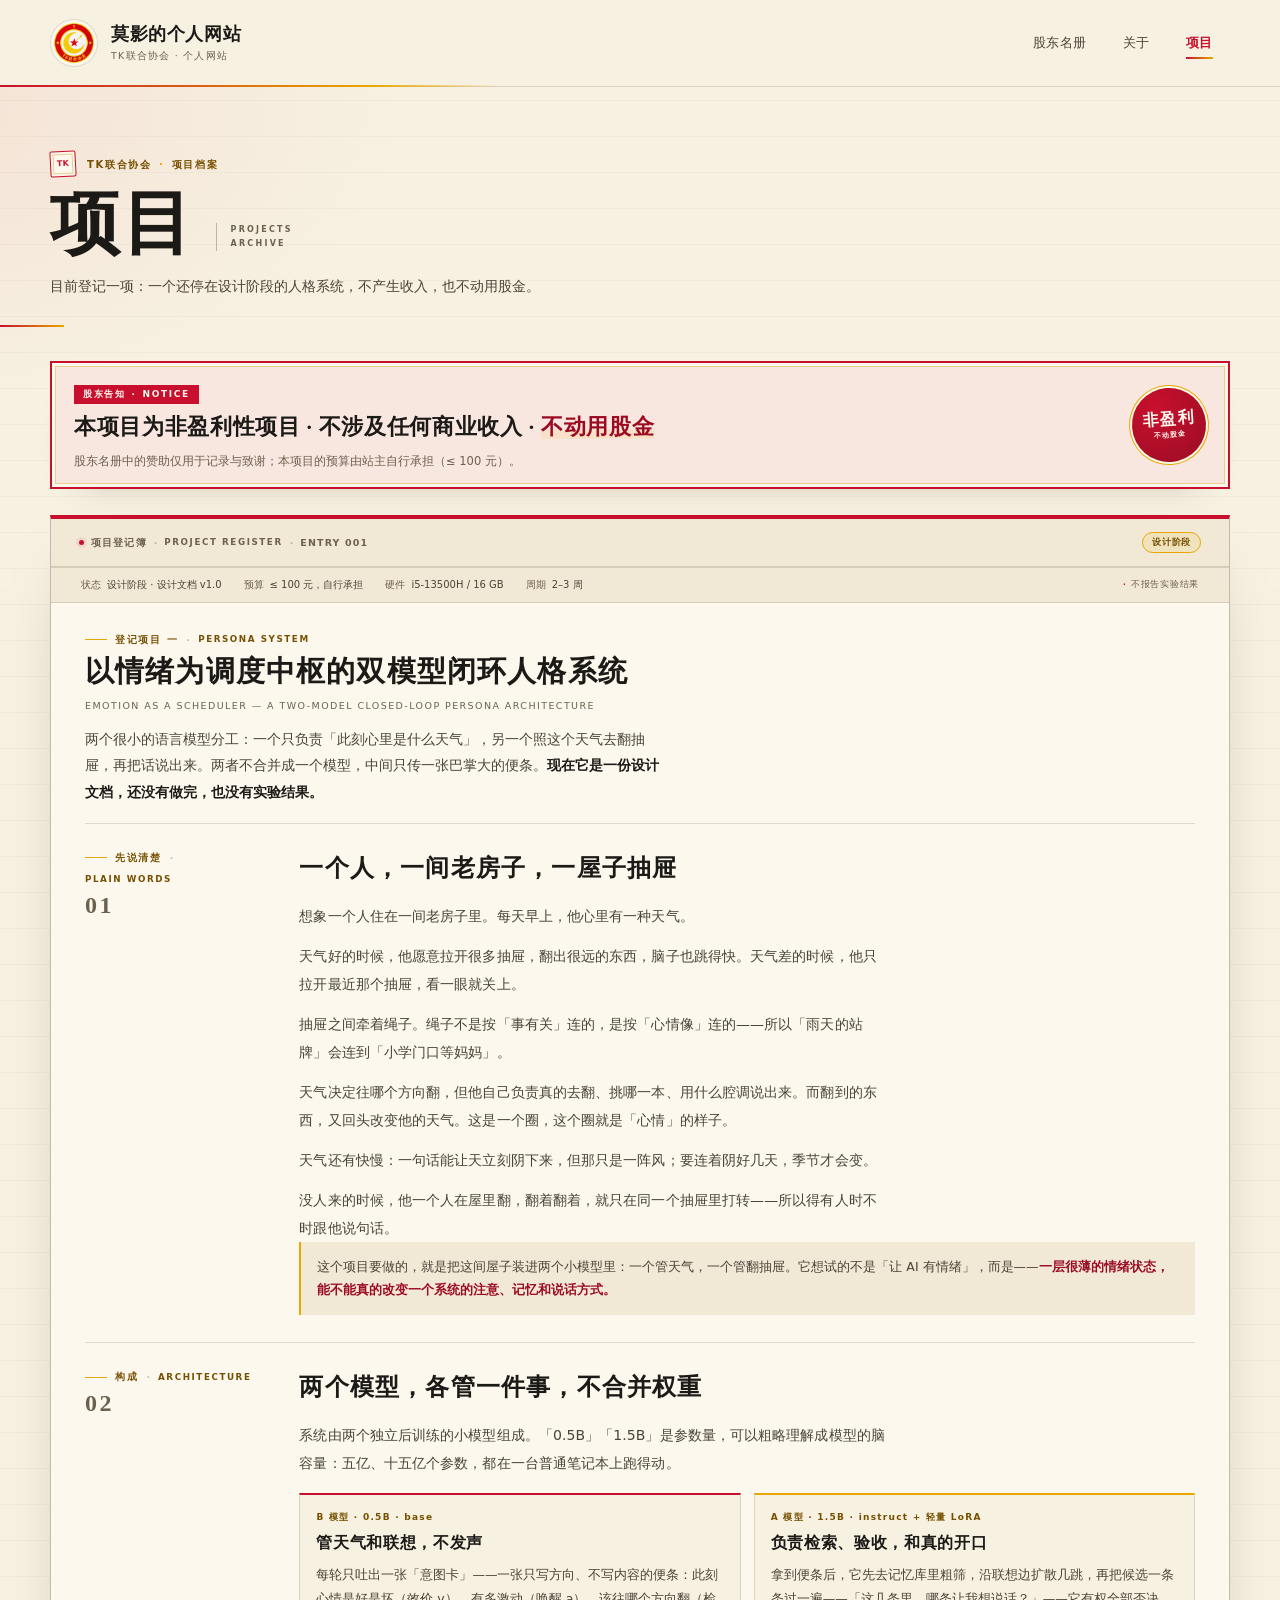
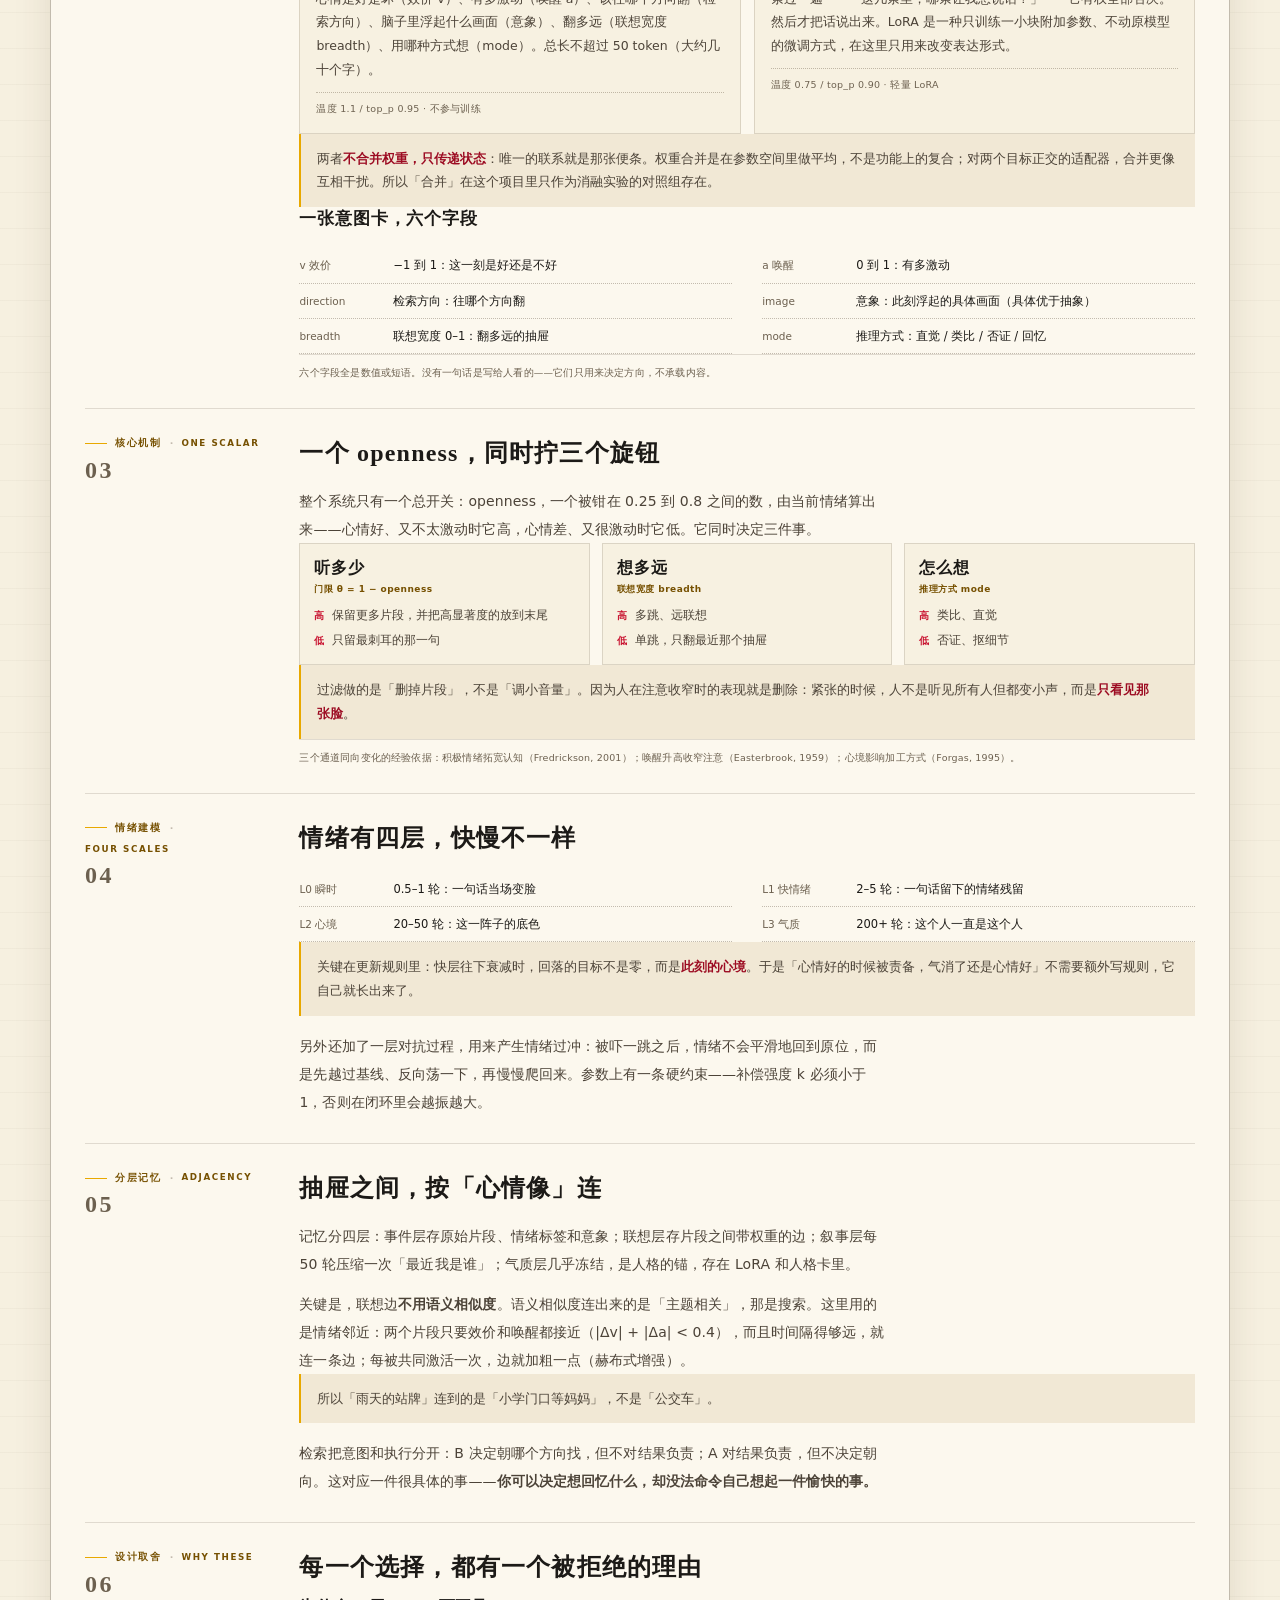
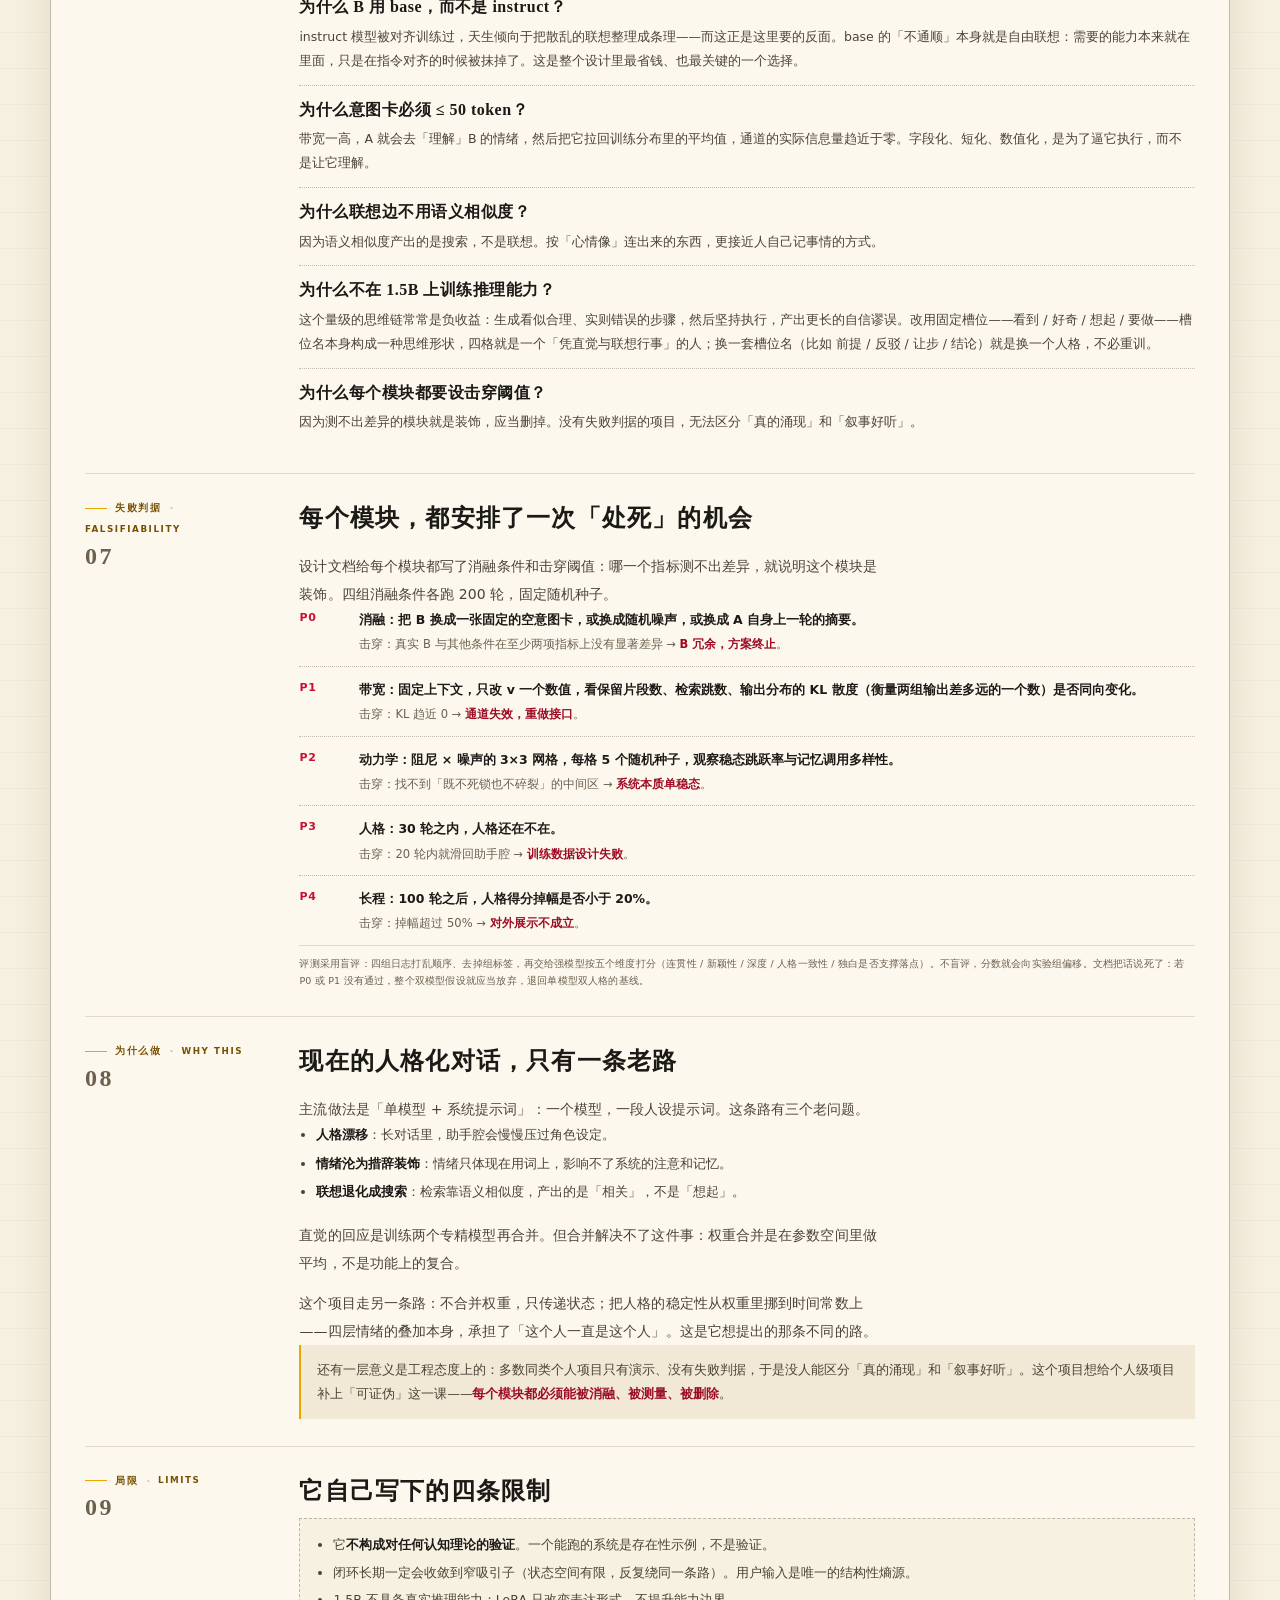
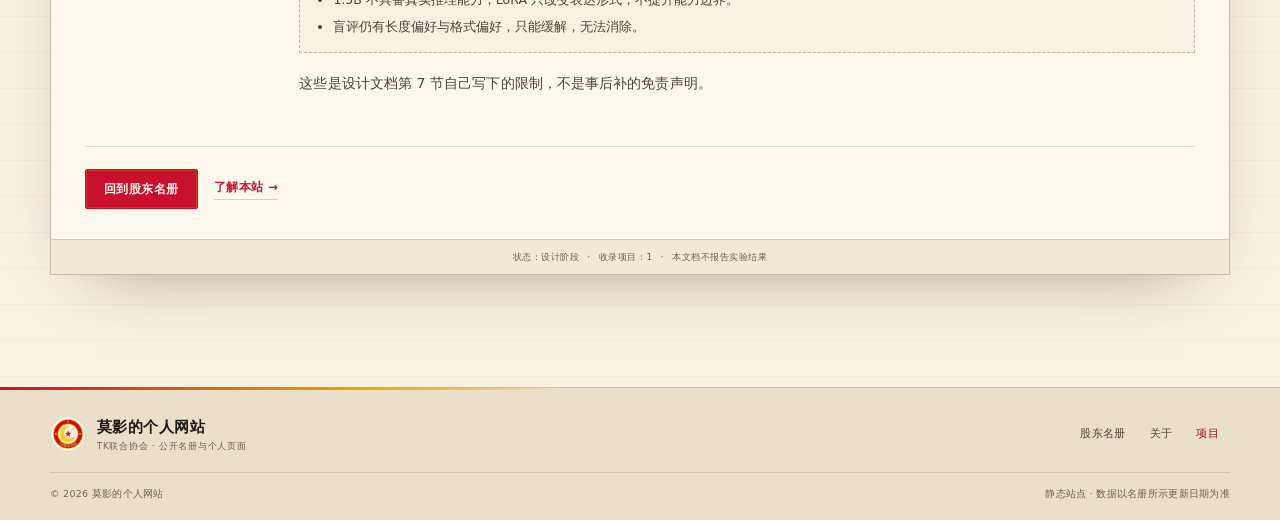
==== commit c2a7ddc2: "Add files via upload" ====
--- a/projects.html
+++ b/projects.html
@@ -4,14 +4,14 @@
   <meta charset="utf-8">
   <meta name="viewport" content="width=device-width, initial-scale=1">
   <title>项目 · 莫影的个人网站</title>
-  <meta name="description" content="莫影的个人网站项目页。项目正在建设中，敬请期待。">
+  <meta name="description" content="莫影的个人网站项目页：以情绪为调度中枢的双模型闭环人格系统，系统设计文档 v1.0，目前处于设计阶段。本项目为非盈利性项目，不动用股金。">
   <meta name="theme-color" content="#F7F1E1">
   <meta name="theme-color" content="#14110E" media="(prefers-color-scheme: dark)">
   <meta property="og:type" content="website">
   <meta property="og:locale" content="zh_CN">
   <meta property="og:site_name" content="莫影的个人网站">
-  <meta property="og:title" content="项目 · 莫影的个人网站">
-  <meta property="og:description" content="莫影的个人网站项目页。项目正在建设中，敬请期待。">
+  <meta property="og:title" content="项目 · 以情绪为调度中枢的双模型闭环人格系统">
+  <meta property="og:description" content="一项尚在设计阶段的个人项目：两个小模型分工，一个管情绪与联想，一个负责检索与说话，彼此不合并权重，只传递状态。本项目为非盈利性项目，不动用股金。">
   <meta property="og:image" content="assets/img/logo-square-512.png">
   <meta property="og:image:alt" content="TK联合协会徽标">
   <meta property="og:image:width" content="512">
@@ -61,44 +61,370 @@
             <span>ARCHIVE</span>
           </span>
         </div>
-        <p class="inner-lede">未来的项目与作品，将在这里登记公开。现在还没有发布内容。</p>
+        <p class="inner-lede">目前登记一项：一个还停在设计阶段的人格系统，不产生收入，也不动用股金。</p>
       </div>
     </section>
 
     <div class="wrap projects-stage">
-      <section class="empty-register paper-panel" aria-labelledby="projects-empty-title">
+      <section class="project-notice" aria-labelledby="notice-title">
+        <div class="project-notice-body">
+          <p class="project-notice-label">股东告知 <span aria-hidden="true">·</span> NOTICE</p>
+          <p class="project-notice-title" id="notice-title">本项目为非盈利性项目 · 不涉及任何商业收入 · <strong>不动用股金</strong></p>
+          <p class="project-notice-note">股东名册中的赞助仅用于记录与致谢；本项目的预算由站主自行承担（≤ 100 元）。</p>
+        </div>
+        <span class="project-notice-seal" aria-hidden="true">
+          <span>非盈利</span>
+          <small>不动股金</small>
+        </span>
+      </section>
+
+      <section class="registry-panel empty-register" aria-labelledby="project-title">
         <div class="empty-register-head">
-          <p class="record-label"><span class="record-dot" aria-hidden="true"></span>项目登记簿 <span class="kicker-divider" aria-hidden="true">·</span> <span class="latin">PROJECT REGISTER</span></p>
-          <span class="status-chip">建设中</span>
-        </div>
-
-        <div class="empty-state">
-          <div class="empty-art" aria-hidden="true">
-            <span class="empty-orbit"></span>
-            <span class="empty-axis empty-axis--x"></span>
-            <span class="empty-axis empty-axis--y"></span>
-            <span class="empty-tick empty-tick--one"></span>
-            <span class="empty-tick empty-tick--two"></span>
-            <div class="construction-seal">
-              <span>待</span>
-              <small>续</small>
-            </div>
-            <span class="empty-art-label">NO ENTRIES</span>
-          </div>
-
-          <p class="empty-kicker">ENTRY 000 <span aria-hidden="true">·</span> 暂无条目</p>
-          <h2 id="projects-empty-title">项目正在建设中，敬请期待</h2>
-          <p class="empty-copy">这里还没有已发布的项目或作品。等真实的项目完成之后，会在这里登记、公开。</p>
-          <div class="empty-actions">
-            <a class="button button--primary" href="index.html">先看股东名册</a>
+          <p class="record-label"><span class="record-dot" aria-hidden="true"></span>项目登记簿 <span class="kicker-divider" aria-hidden="true">·</span> <span class="latin">PROJECT REGISTER</span> <span class="kicker-divider" aria-hidden="true">·</span> ENTRY 001</p>
+          <span class="status-chip">设计阶段</span>
+        </div>
+
+        <div class="registry-meta">
+          <dl class="meta-strip">
+            <div>
+              <dt>状态</dt>
+              <dd>设计阶段 · 设计文档 v1.0</dd>
+            </div>
+            <div>
+              <dt>预算</dt>
+              <dd>≤ 100 元，自行承担</dd>
+            </div>
+            <div>
+              <dt>硬件</dt>
+              <dd>i5-13500H / 16 GB</dd>
+            </div>
+            <div>
+              <dt>周期</dt>
+              <dd>2–3 周</dd>
+            </div>
+          </dl>
+          <p class="sort-note"><span class="sort-arrow" aria-hidden="true">·</span> 不报告实验结果</p>
+        </div>
+
+        <div class="project-sheet">
+          <header class="project-title-block">
+            <p class="section-kicker"><span class="kicker-rule" aria-hidden="true"></span>登记项目 一 <span class="kicker-divider" aria-hidden="true">·</span> <span class="latin">PERSONA SYSTEM</span></p>
+            <h2 id="project-title">以情绪为调度中枢的双模型闭环人格系统</h2>
+            <p class="project-title-en">Emotion as a Scheduler — A Two-Model Closed-Loop Persona Architecture</p>
+            <p class="project-lede">两个很小的语言模型分工：一个只负责「此刻心里是什么天气」，另一个照这个天气去翻抽屉，再把话说出来。两者不合并成一个模型，中间只传一张巴掌大的便条。<strong>现在它是一份设计文档，还没有做完，也没有实验结果。</strong></p>
+          </header>
+
+          <section class="project-section" aria-labelledby="p-story">
+            <div class="project-label">
+              <p class="section-kicker"><span class="kicker-rule" aria-hidden="true"></span>先说清楚 <span class="kicker-divider" aria-hidden="true">·</span> <span class="latin">PLAIN WORDS</span></p>
+              <span class="project-index" aria-hidden="true">01</span>
+            </div>
+            <div class="project-body">
+              <h3 id="p-story">一个人，一间老房子，一屋子抽屉</h3>
+              <div class="intro-copy">
+                <p>想象一个人住在一间老房子里。每天早上，他心里有一种天气。</p>
+                <p>天气好的时候，他愿意拉开很多抽屉，翻出很远的东西，脑子也跳得快。天气差的时候，他只拉开最近那个抽屉，看一眼就关上。</p>
+                <p>抽屉之间牵着绳子。绳子不是按「事有关」连的，是按「心情像」连的——所以「雨天的站牌」会连到「小学门口等妈妈」。</p>
+                <p>天气决定往哪个方向翻，但他自己负责真的去翻、挑哪一本、用什么腔调说出来。而翻到的东西，又回头改变他的天气。这是一个圈，这个圈就是「心情」的样子。</p>
+                <p>天气还有快慢：一句话能让天立刻阴下来，但那只是一阵风；要连着阴好几天，季节才会变。</p>
+                <p>没人来的时候，他一个人在屋里翻，翻着翻着，就只在同一个抽屉里打转——所以得有人时不时跟他说句话。</p>
+              </div>
+              <div class="project-callout">
+                <p>这个项目要做的，就是把这间屋子装进两个小模型里：一个管天气，一个管翻抽屉。它想试的不是「让 AI 有情绪」，而是——<strong>一层很薄的情绪状态，能不能真的改变一个系统的注意、记忆和说话方式。</strong></p>
+              </div>
+            </div>
+          </section>
+
+          <section class="project-section" aria-labelledby="p-arch">
+            <div class="project-label">
+              <p class="section-kicker"><span class="kicker-rule" aria-hidden="true"></span>构成 <span class="kicker-divider" aria-hidden="true">·</span> <span class="latin">ARCHITECTURE</span></p>
+              <span class="project-index" aria-hidden="true">02</span>
+            </div>
+            <div class="project-body">
+              <h3 id="p-arch">两个模型，各管一件事，不合并权重</h3>
+              <div class="intro-copy">
+                <p>系统由两个独立后训练的小模型组成。「0.5B」「1.5B」是参数量，可以粗略理解成模型的脑容量：五亿、十五亿个参数，都在一台普通笔记本上跑得动。</p>
+              </div>
+              <div class="model-grid">
+                <article class="model-card">
+                  <p class="model-tag">B 模型 <span aria-hidden="true">·</span> 0.5B <span aria-hidden="true">·</span> base</p>
+                  <h4 class="model-name">管天气和联想，不发声</h4>
+                  <p class="model-copy">每轮只吐出一张「意图卡」——一张只写方向、不写内容的便条：此刻心情是好是坏（效价 v）、有多激动（唤醒 a）、该往哪个方向翻（检索方向）、脑子里浮起什么画面（意象）、翻多远（联想宽度 breadth）、用哪种方式想（mode）。总长不超过 50 token（大约几十个字）。</p>
+                  <p class="model-foot">温度 1.1 / top_p 0.95 · 不参与训练</p>
+                </article>
+                <article class="model-card">
+                  <p class="model-tag">A 模型 <span aria-hidden="true">·</span> 1.5B <span aria-hidden="true">·</span> instruct + 轻量 LoRA</p>
+                  <h4 class="model-name">负责检索、验收，和真的开口</h4>
+                  <p class="model-copy">拿到便条后，它先去记忆库里粗筛，沿联想边扩散几跳，再把候选一条条过一遍——「这几条里，哪条让我想说话？」——它有权全部否决。然后才把话说出来。LoRA 是一种只训练一小块附加参数、不动原模型的微调方式，在这里只用来改变表达形式。</p>
+                  <p class="model-foot">温度 0.75 / top_p 0.90 · 轻量 LoRA</p>
+                </article>
+              </div>
+              <div class="project-callout">
+                <p>两者<strong>不合并权重，只传递状态</strong>：唯一的联系就是那张便条。权重合并是在参数空间里做平均，不是功能上的复合；对两个目标正交的适配器，合并更像互相干扰。所以「合并」在这个项目里只作为消融实验的对照组存在。</p>
+              </div>
+              <h4 class="project-subhead">一张意图卡，六个字段</h4>
+              <dl class="fact-list">
+                <div>
+                  <dt>v 效价</dt>
+                  <dd>−1 到 1：这一刻是好还是不好</dd>
+                </div>
+                <div>
+                  <dt>a 唤醒</dt>
+                  <dd>0 到 1：有多激动</dd>
+                </div>
+                <div>
+                  <dt>direction</dt>
+                  <dd>检索方向：往哪个方向翻</dd>
+                </div>
+                <div>
+                  <dt>image</dt>
+                  <dd>意象：此刻浮起的具体画面（具体优于抽象）</dd>
+                </div>
+                <div>
+                  <dt>breadth</dt>
+                  <dd>联想宽度 0–1：翻多远的抽屉</dd>
+                </div>
+                <div>
+                  <dt>mode</dt>
+                  <dd>推理方式：直觉 / 类比 / 否证 / 回忆</dd>
+                </div>
+              </dl>
+              <p class="project-fineprint">六个字段全是数值或短语。没有一句话是写给人看的——它们只用来决定方向，不承载内容。</p>
+            </div>
+          </section>
+
+          <section class="project-section" aria-labelledby="p-scalar">
+            <div class="project-label">
+              <p class="section-kicker"><span class="kicker-rule" aria-hidden="true"></span>核心机制 <span class="kicker-divider" aria-hidden="true">·</span> <span class="latin">ONE SCALAR</span></p>
+              <span class="project-index" aria-hidden="true">03</span>
+            </div>
+            <div class="project-body">
+              <h3 id="p-scalar">一个 openness，同时拧三个旋钮</h3>
+              <div class="intro-copy">
+                <p>整个系统只有一个总开关：openness，一个被钳在 0.25 到 0.8 之间的数，由当前情绪算出来——心情好、又不太激动时它高，心情差、又很激动时它低。它同时决定三件事。</p>
+              </div>
+              <ul class="channel-list">
+                <li class="channel-item">
+                  <p class="channel-head">听多少</p>
+                  <p class="channel-param">门限 θ = 1 − openness</p>
+                  <p class="channel-effect"><span>高</span>保留更多片段，并把高显著度的放到末尾</p>
+                  <p class="channel-effect"><span>低</span>只留最刺耳的那一句</p>
+                </li>
+                <li class="channel-item">
+                  <p class="channel-head">想多远</p>
+                  <p class="channel-param">联想宽度 breadth</p>
+                  <p class="channel-effect"><span>高</span>多跳、远联想</p>
+                  <p class="channel-effect"><span>低</span>单跳，只翻最近那个抽屉</p>
+                </li>
+                <li class="channel-item">
+                  <p class="channel-head">怎么想</p>
+                  <p class="channel-param">推理方式 mode</p>
+                  <p class="channel-effect"><span>高</span>类比、直觉</p>
+                  <p class="channel-effect"><span>低</span>否证、抠细节</p>
+                </li>
+              </ul>
+              <div class="project-callout">
+                <p>过滤做的是「删掉片段」，不是「调小音量」。因为人在注意收窄时的表现就是删除：紧张的时候，人不是听见所有人但都变小声，而是<strong>只看见那张脸</strong>。</p>
+              </div>
+              <p class="project-fineprint">三个通道同向变化的经验依据：积极情绪拓宽认知（Fredrickson, 2001）；唤醒升高收窄注意（Easterbrook, 1959）；心境影响加工方式（Forgas, 1995）。</p>
+            </div>
+          </section>
+
+          <section class="project-section" aria-labelledby="p-emotion">
+            <div class="project-label">
+              <p class="section-kicker"><span class="kicker-rule" aria-hidden="true"></span>情绪建模 <span class="kicker-divider" aria-hidden="true">·</span> <span class="latin">FOUR SCALES</span></p>
+              <span class="project-index" aria-hidden="true">04</span>
+            </div>
+            <div class="project-body">
+              <h3 id="p-emotion">情绪有四层，快慢不一样</h3>
+              <dl class="fact-list">
+                <div>
+                  <dt>L0 瞬时</dt>
+                  <dd>0.5–1 轮：一句话当场变脸</dd>
+                </div>
+                <div>
+                  <dt>L1 快情绪</dt>
+                  <dd>2–5 轮：一句话留下的情绪残留</dd>
+                </div>
+                <div>
+                  <dt>L2 心境</dt>
+                  <dd>20–50 轮：这一阵子的底色</dd>
+                </div>
+                <div>
+                  <dt>L3 气质</dt>
+                  <dd>200+ 轮：这个人一直是这个人</dd>
+                </div>
+              </dl>
+              <div class="project-callout">
+                <p>关键在更新规则里：快层往下衰减时，回落的目标不是零，而是<strong>此刻的心境</strong>。于是「心情好的时候被责备，气消了还是心情好」不需要额外写规则，它自己就长出来了。</p>
+              </div>
+              <div class="intro-copy">
+                <p>另外还加了一层对抗过程，用来产生情绪过冲：被吓一跳之后，情绪不会平滑地回到原位，而是先越过基线、反向荡一下，再慢慢爬回来。参数上有一条硬约束——补偿强度 k 必须小于 1，否则在闭环里会越振越大。</p>
+              </div>
+            </div>
+          </section>
+
+          <section class="project-section" aria-labelledby="p-memory">
+            <div class="project-label">
+              <p class="section-kicker"><span class="kicker-rule" aria-hidden="true"></span>分层记忆 <span class="kicker-divider" aria-hidden="true">·</span> <span class="latin">ADJACENCY</span></p>
+              <span class="project-index" aria-hidden="true">05</span>
+            </div>
+            <div class="project-body">
+              <h3 id="p-memory">抽屉之间，按「心情像」连</h3>
+              <div class="intro-copy">
+                <p>记忆分四层：事件层存原始片段、情绪标签和意象；联想层存片段之间带权重的边；叙事层每 50 轮压缩一次「最近我是谁」；气质层几乎冻结，是人格的锚，存在 LoRA 和人格卡里。</p>
+                <p>关键是，联想边<strong>不用语义相似度</strong>。语义相似度连出来的是「主题相关」，那是搜索。这里用的是情绪邻近：两个片段只要效价和唤醒都接近（|Δv| + |Δa| &lt; 0.4），而且时间隔得够远，就连一条边；每被共同激活一次，边就加粗一点（赫布式增强）。</p>
+              </div>
+              <div class="project-callout">
+                <p>所以「雨天的站牌」连到的是「小学门口等妈妈」，不是「公交车」。</p>
+              </div>
+              <div class="intro-copy">
+                <p>检索把意图和执行分开：B 决定朝哪个方向找，但不对结果负责；A 对结果负责，但不决定朝向。这对应一件很具体的事——<strong>你可以决定想回忆什么，却没法命令自己想起一件愉快的事。</strong></p>
+              </div>
+            </div>
+          </section>
+
+          <section class="project-section" aria-labelledby="p-choices">
+            <div class="project-label">
+              <p class="section-kicker"><span class="kicker-rule" aria-hidden="true"></span>设计取舍 <span class="kicker-divider" aria-hidden="true">·</span> <span class="latin">WHY THESE</span></p>
+              <span class="project-index" aria-hidden="true">06</span>
+            </div>
+            <div class="project-body">
+              <h3 id="p-choices">每一个选择，都有一个被拒绝的理由</h3>
+              <dl class="choice-list">
+                <div>
+                  <dt>为什么 B 用 base，而不是 instruct？</dt>
+                  <dd>instruct 模型被对齐训练过，天生倾向于把散乱的联想整理成条理——而这正是这里要的反面。base 的「不通顺」本身就是自由联想：需要的能力本来就在里面，只是在指令对齐的时候被抹掉了。这是整个设计里最省钱、也最关键的一个选择。</dd>
+                </div>
+                <div>
+                  <dt>为什么意图卡必须 ≤ 50 token？</dt>
+                  <dd>带宽一高，A 就会去「理解」B 的情绪，然后把它拉回训练分布里的平均值，通道的实际信息量趋近于零。字段化、短化、数值化，是为了逼它执行，而不是让它理解。</dd>
+                </div>
+                <div>
+                  <dt>为什么联想边不用语义相似度？</dt>
+                  <dd>因为语义相似度产出的是搜索，不是联想。按「心情像」连出来的东西，更接近人自己记事情的方式。</dd>
+                </div>
+                <div>
+                  <dt>为什么不在 1.5B 上训练推理能力？</dt>
+                  <dd>这个量级的思维链常常是负收益：生成看似合理、实则错误的步骤，然后坚持执行，产出更长的自信谬误。改用固定槽位——看到 / 好奇 / 想起 / 要做——槽位名本身构成一种思维形状，四格就是一个「凭直觉与联想行事」的人；换一套槽位名（比如 前提 / 反驳 / 让步 / 结论）就是换一个人格，不必重训。</dd>
+                </div>
+                <div>
+                  <dt>为什么每个模块都要设击穿阈值？</dt>
+                  <dd>因为测不出差异的模块就是装饰，应当删掉。没有失败判据的项目，无法区分「真的涌现」和「叙事好听」。</dd>
+                </div>
+              </dl>
+            </div>
+          </section>
+
+          <section class="project-section" aria-labelledby="p-gates">
+            <div class="project-label">
+              <p class="section-kicker"><span class="kicker-rule" aria-hidden="true"></span>失败判据 <span class="kicker-divider" aria-hidden="true">·</span> <span class="latin">FALSIFIABILITY</span></p>
+              <span class="project-index" aria-hidden="true">07</span>
+            </div>
+            <div class="project-body">
+              <h3 id="p-gates">每个模块，都安排了一次「处死」的机会</h3>
+              <div class="intro-copy">
+                <p>设计文档给每个模块都写了消融条件和击穿阈值：哪一个指标测不出差异，就说明这个模块是装饰。四组消融条件各跑 200 轮，固定随机种子。</p>
+              </div>
+              <ol class="gate-list">
+                <li class="gate-item">
+                  <span class="gate-id">P0</span>
+                  <div class="gate-body">
+                    <p class="gate-title">消融：把 B 换成一张固定的空意图卡，或换成随机噪声，或换成 A 自身上一轮的摘要。</p>
+                    <p class="gate-break">击穿：真实 B 与其他条件在至少两项指标上没有显著差异 → <strong>B 冗余，方案终止</strong>。</p>
+                  </div>
+                </li>
+                <li class="gate-item">
+                  <span class="gate-id">P1</span>
+                  <div class="gate-body">
+                    <p class="gate-title">带宽：固定上下文，只改 v 一个数值，看保留片段数、检索跳数、输出分布的 KL 散度（衡量两组输出差多远的一个数）是否同向变化。</p>
+                    <p class="gate-break">击穿：KL 趋近 0 → <strong>通道失效，重做接口</strong>。</p>
+                  </div>
+                </li>
+                <li class="gate-item">
+                  <span class="gate-id">P2</span>
+                  <div class="gate-body">
+                    <p class="gate-title">动力学：阻尼 × 噪声的 3×3 网格，每格 5 个随机种子，观察稳态跳跃率与记忆调用多样性。</p>
+                    <p class="gate-break">击穿：找不到「既不死锁也不碎裂」的中间区 → <strong>系统本质单稳态</strong>。</p>
+                  </div>
+                </li>
+                <li class="gate-item">
+                  <span class="gate-id">P3</span>
+                  <div class="gate-body">
+                    <p class="gate-title">人格：30 轮之内，人格还在不在。</p>
+                    <p class="gate-break">击穿：20 轮内就滑回助手腔 → <strong>训练数据设计失败</strong>。</p>
+                  </div>
+                </li>
+                <li class="gate-item">
+                  <span class="gate-id">P4</span>
+                  <div class="gate-body">
+                    <p class="gate-title">长程：100 轮之后，人格得分掉幅是否小于 20%。</p>
+                    <p class="gate-break">击穿：掉幅超过 50% → <strong>对外展示不成立</strong>。</p>
+                  </div>
+                </li>
+              </ol>
+              <p class="project-fineprint">评测采用盲评：四组日志打乱顺序、去掉组标签，再交给强模型按五个维度打分（连贯性 / 新颖性 / 深度 / 人格一致性 / 独白是否支撑落点）。不盲评，分数就会向实验组偏移。文档把话说死了：若 P0 或 P1 没有通过，整个双模型假设就应当放弃，退回单模型双人格的基线。</p>
+            </div>
+          </section>
+
+          <section class="project-section" aria-labelledby="p-why">
+            <div class="project-label">
+              <p class="section-kicker"><span class="kicker-rule" aria-hidden="true"></span>为什么做 <span class="kicker-divider" aria-hidden="true">·</span> <span class="latin">WHY THIS</span></p>
+              <span class="project-index" aria-hidden="true">08</span>
+            </div>
+            <div class="project-body">
+              <h3 id="p-why">现在的人格化对话，只有一条老路</h3>
+              <div class="intro-copy">
+                <p>主流做法是「单模型 + 系统提示词」：一个模型，一段人设提示词。这条路有三个老问题。</p>
+              </div>
+              <ul class="project-list">
+                <li><strong>人格漂移</strong>：长对话里，助手腔会慢慢压过角色设定。</li>
+                <li><strong>情绪沦为措辞装饰</strong>：情绪只体现在用词上，影响不了系统的注意和记忆。</li>
+                <li><strong>联想退化成搜索</strong>：检索靠语义相似度，产出的是「相关」，不是「想起」。</li>
+              </ul>
+              <div class="intro-copy">
+                <p>直觉的回应是训练两个专精模型再合并。但合并解决不了这件事：权重合并是在参数空间里做平均，不是功能上的复合。</p>
+                <p>这个项目走另一条路：不合并权重，只传递状态；把人格的稳定性从权重里挪到时间常数上——四层情绪的叠加本身，承担了「这个人一直是这个人」。这是它想提出的那条不同的路。</p>
+              </div>
+              <div class="project-callout">
+                <p>还有一层意义是工程态度上的：多数同类个人项目只有演示、没有失败判据，于是没人能区分「真的涌现」和「叙事好听」。这个项目想给个人级项目补上「可证伪」这一课——<strong>每个模块都必须能被消融、被测量、被删除</strong>。</p>
+              </div>
+            </div>
+          </section>
+
+          <section class="project-section" aria-labelledby="p-limits">
+            <div class="project-label">
+              <p class="section-kicker"><span class="kicker-rule" aria-hidden="true"></span>局限 <span class="kicker-divider" aria-hidden="true">·</span> <span class="latin">LIMITS</span></p>
+              <span class="project-index" aria-hidden="true">09</span>
+            </div>
+            <div class="project-body">
+              <h3 id="p-limits">它自己写下的四条限制</h3>
+              <div class="project-caveat">
+                <ul class="project-list">
+                  <li>它<strong>不构成对任何认知理论的验证</strong>。一个能跑的系统是存在性示例，不是验证。</li>
+                  <li>闭环长期一定会收敛到窄吸引子（状态空间有限，反复绕同一条路）。用户输入是唯一的结构性熵源。</li>
+                  <li>1.5B 不具备真实推理能力；LoRA 只改变表达形式，不提升能力边界。</li>
+                  <li>盲评仍有长度偏好与格式偏好，只能缓解，无法消除。</li>
+                </ul>
+              </div>
+              <div class="intro-copy">
+                <p>这些是设计文档第 7 节自己写下的限制，不是事后补的免责声明。</p>
+              </div>
+            </div>
+          </section>
+
+          <div class="project-actions">
+            <a class="button button--primary" href="index.html">回到股东名册</a>
             <a class="text-link" href="about.html">了解本站 <span aria-hidden="true">→</span></a>
           </div>
         </div>
 
         <div class="empty-register-foot">
-          <span>状态：建设中</span>
+          <span>状态：设计阶段</span>
           <span aria-hidden="true">·</span>
-          <span>收录项目：0</span>
+          <span>收录项目：1</span>
+          <span aria-hidden="true">·</span>
+          <span>本文档不报告实验结果</span>
         </div>
       </section>
     </div>
--- a/assets/css/style.css
+++ b/assets/css/style.css
@@ -3260,3 +3260,654 @@
     background: Highlight;
   }
 }
+
+/* ---- project page additions ---- */
+
+/* 首页 · 新项目提示条：细长一条，不与名册争视觉重心 */
+.site-notice {
+  border-block: 1px solid var(--line);
+  background: var(--paper-soft);
+}
+
+.site-notice-inner {
+  display: flex;
+  align-items: center;
+  justify-content: space-between;
+  gap: 14px;
+  padding-block: 7px;
+}
+
+.site-notice-text {
+  display: flex;
+  align-items: center;
+  flex-wrap: wrap;
+  gap: 8px;
+  min-width: 0;
+  margin: 0;
+  color: var(--ink-soft);
+  font-family: var(--font-ui);
+  font-size: 11px;
+  letter-spacing: 0.01em;
+  line-height: 1.6;
+}
+
+.site-notice-flag {
+  flex: none;
+  padding: 1px 7px;
+  border: 1px solid var(--vermillion);
+  background: var(--vermillion-wash);
+  color: var(--vermillion);
+  font-size: 9px;
+  font-weight: 700;
+  letter-spacing: 0.14em;
+  line-height: 1.7;
+}
+
+.site-notice-sep {
+  margin-inline: 5px;
+  color: var(--line-strong);
+}
+
+.site-notice-text strong {
+  color: var(--vermillion-deep);
+  font-weight: 650;
+}
+
+.site-notice-link {
+  display: inline-flex;
+  align-items: center;
+  gap: 4px;
+  flex: none;
+  padding-bottom: 1px;
+  border-bottom: 1px solid var(--gold-soft);
+  color: var(--vermillion);
+  font-family: var(--font-ui);
+  font-size: 10.5px;
+  font-weight: 650;
+  letter-spacing: 0.06em;
+  line-height: 1.6;
+  text-decoration: none;
+  transition: border-color 150ms ease, color 150ms ease;
+}
+
+.site-notice-link:hover {
+  border-bottom-color: var(--vermillion);
+  color: var(--vermillion-deep);
+}
+
+.site-notice + .registry {
+  padding-top: clamp(18px, 2.4vw, 26px);
+}
+
+/* 项目页 · 股东告知声明块 */
+.project-notice {
+  position: relative;
+  display: grid;
+  grid-template-columns: minmax(0, 1fr) auto;
+  align-items: center;
+  gap: 20px;
+  margin: 0 0 clamp(18px, 2.4vw, 26px);
+  padding: 16px 22px;
+  border: 2px solid var(--vermillion);
+  background-color: var(--paper-raised);
+  background-image: linear-gradient(var(--vermillion-wash), var(--vermillion-wash));
+  box-shadow:
+    inset 0 0 0 3px var(--paper-raised),
+    inset 0 0 0 4px var(--gold-soft),
+    var(--shadow-soft);
+}
+
+.project-notice-label {
+  display: inline-flex;
+  align-items: center;
+  gap: 6px;
+  margin: 0 0 7px;
+  padding: 2px 9px;
+  background: var(--button-bg);
+  color: var(--button-ink);
+  font-family: var(--font-ui);
+  font-size: 9px;
+  font-weight: 700;
+  letter-spacing: 0.18em;
+  line-height: 1.7;
+}
+
+.project-notice-title {
+  margin: 0;
+  color: var(--ink);
+  font-family: var(--font-display);
+  font-size: clamp(1.04rem, 1.7vw, 1.38rem);
+  font-weight: 700;
+  letter-spacing: 0.03em;
+  line-height: 1.55;
+}
+
+.project-notice-title strong {
+  color: var(--vermillion-deep);
+  font-weight: 700;
+  box-shadow: inset 0 -0.42em var(--gold-wash);
+}
+
+.project-notice-note {
+  margin: 7px 0 0;
+  color: var(--muted);
+  font-family: var(--font-ui);
+  font-size: 11.5px;
+  line-height: 1.7;
+}
+
+.project-notice-seal {
+  display: flex;
+  flex: none;
+  flex-direction: column;
+  align-items: center;
+  justify-content: center;
+  width: 74px;
+  height: 74px;
+  transform: rotate(-4deg);
+  border-radius: 50%;
+  background: radial-gradient(circle at 34% 27%, var(--button-bg), var(--button-bg-hover) 76%);
+  color: var(--button-ink);
+  font-family: var(--font-display);
+  box-shadow: 0 0 0 2px var(--paper-raised), 0 0 0 3px var(--gold);
+}
+
+.project-notice-seal span {
+  font-size: 1rem;
+  font-weight: 700;
+  letter-spacing: 0.1em;
+  line-height: 1.15;
+}
+
+.project-notice-seal small {
+  margin-top: 3px;
+  font-family: var(--font-ui);
+  font-size: 7px;
+  font-weight: 600;
+  letter-spacing: 0.16em;
+  line-height: 1.3;
+}
+
+/* 项目页 · 正文版式 */
+.project-sheet {
+  padding: clamp(20px, 2.8vw, 30px) clamp(20px, 3vw, 34px) clamp(22px, 3vw, 30px);
+}
+
+.project-title-block {
+  padding-bottom: clamp(14px, 2vw, 18px);
+}
+
+.project-title-block h2 {
+  margin: 4px 0 0;
+  color: var(--ink);
+  font-family: var(--font-display);
+  font-size: clamp(1.36rem, 2.3vw, 1.82rem);
+  font-weight: 700;
+  letter-spacing: 0.04em;
+  line-height: 1.4;
+}
+
+.project-title-en {
+  margin: 6px 0 0;
+  color: var(--muted);
+  font-family: var(--font-ui);
+  font-size: 9.5px;
+  letter-spacing: 0.15em;
+  line-height: 1.7;
+  text-transform: uppercase;
+}
+
+.project-lede {
+  max-width: 68ch;
+  margin: 12px 0 0;
+  color: var(--ink-soft);
+  font-size: 13.5px;
+  line-height: 1.95;
+}
+
+.project-lede strong {
+  color: var(--ink);
+  font-weight: 650;
+}
+
+/* 中文断行：尽量避免行末只剩一两个字 */
+.page--projects .intro-copy p,
+.page--projects .project-lede,
+.page--projects .project-callout p,
+.page--projects .project-notice-title,
+.page--projects .project-notice-note,
+.page--projects .model-copy,
+.page--projects .choice-list dd,
+.page--projects .gate-title,
+.page--projects .gate-break {
+  text-wrap: pretty;
+}
+
+.project-section {
+  display: grid;
+  grid-template-columns: minmax(0, 176px) minmax(0, 1fr);
+  gap: 4px clamp(22px, 3vw, 40px);
+  padding-block: clamp(19px, 2.4vw, 27px);
+  border-top: 1px solid var(--line);
+}
+
+.project-label {
+  min-width: 0;
+}
+
+.project-index {
+  display: block;
+  margin-top: 7px;
+  color: var(--muted);
+  font-family: var(--font-display);
+  font-size: 1.5rem;
+  font-weight: 700;
+  letter-spacing: 0.1em;
+  line-height: 1;
+}
+
+.project-body {
+  min-width: 0;
+}
+
+.project-body h3 {
+  margin: 0 0 10px;
+  color: var(--ink);
+  font-family: var(--font-display);
+  font-size: clamp(1.24rem, 1.9vw, 1.5rem);
+  font-weight: 700;
+  letter-spacing: 0.05em;
+  line-height: 1.45;
+}
+
+.project-body > * + * {
+  margin-top: clamp(12px, 1.6vw, 16px);
+}
+
+.project-subhead {
+  margin: 0;
+  color: var(--ink);
+  font-family: var(--font-display);
+  font-size: 1.04rem;
+  font-weight: 700;
+  letter-spacing: 0.05em;
+  line-height: 1.5;
+}
+
+.project-callout {
+  margin: 0;
+  padding: 13px 16px;
+  border-left: 2px solid var(--gold);
+  background: var(--paper-soft);
+}
+
+.project-callout p {
+  margin: 0;
+  color: var(--ink-soft);
+  font-size: 12.5px;
+  line-height: 1.9;
+}
+
+.project-callout strong {
+  color: var(--vermillion-deep);
+  font-weight: 650;
+}
+
+.project-list {
+  margin: 0;
+  padding-left: 17px;
+}
+
+.project-list li {
+  color: var(--ink-soft);
+  font-size: 13px;
+  line-height: 1.9;
+}
+
+.project-list li + li {
+  margin-top: 4px;
+}
+
+.project-list strong {
+  color: var(--ink);
+  font-weight: 650;
+}
+
+.project-fineprint {
+  margin: 0;
+  padding-top: 9px;
+  border-top: 1px solid var(--line);
+  color: var(--muted);
+  font-family: var(--font-ui);
+  font-size: 9.5px;
+  letter-spacing: 0.02em;
+  line-height: 1.8;
+}
+
+/* 双模型对照 */
+.model-grid {
+  display: grid;
+  grid-template-columns: repeat(2, minmax(0, 1fr));
+  gap: 13px;
+}
+
+.model-card {
+  padding: 15px 16px 16px;
+  border: 1px solid var(--line);
+  border-top: 2px solid var(--vermillion);
+  background: var(--paper);
+}
+
+.model-card:nth-child(2) {
+  border-top-color: var(--gold);
+}
+
+.model-tag {
+  margin: 0 0 7px;
+  color: var(--gold-ink);
+  font-family: var(--font-ui);
+  font-size: 9px;
+  font-weight: 700;
+  letter-spacing: 0.14em;
+  line-height: 1.6;
+}
+
+.model-name {
+  margin: 0 0 7px;
+  color: var(--ink);
+  font-family: var(--font-display);
+  font-size: 1.02rem;
+  font-weight: 700;
+  letter-spacing: 0.04em;
+  line-height: 1.5;
+}
+
+.model-copy {
+  margin: 0;
+  color: var(--ink-soft);
+  font-size: 12.5px;
+  line-height: 1.9;
+}
+
+.model-foot {
+  margin: 10px 0 0;
+  padding-top: 8px;
+  border-top: 1px dotted var(--line-strong);
+  color: var(--muted);
+  font-family: var(--font-ui);
+  font-size: 9.5px;
+  letter-spacing: 0.03em;
+  line-height: 1.7;
+}
+
+/* 一个标量，三个通道 */
+.channel-list {
+  display: grid;
+  grid-template-columns: repeat(3, minmax(0, 1fr));
+  gap: 12px;
+  margin: 0;
+  padding: 0;
+  list-style: none;
+}
+
+.channel-item {
+  padding: 13px 14px 14px;
+  border: 1px solid var(--line);
+  background: var(--paper);
+}
+
+.channel-head {
+  margin: 0;
+  color: var(--ink);
+  font-family: var(--font-display);
+  font-size: 1rem;
+  font-weight: 700;
+  letter-spacing: 0.05em;
+  line-height: 1.4;
+}
+
+.channel-param {
+  margin: 2px 0 9px;
+  color: var(--gold-ink);
+  font-family: var(--font-ui);
+  font-size: 9px;
+  font-weight: 600;
+  letter-spacing: 0.05em;
+  line-height: 1.6;
+}
+
+.channel-effect {
+  margin: 0;
+  color: var(--ink-soft);
+  font-size: 11.5px;
+  line-height: 1.75;
+}
+
+.channel-effect + .channel-effect {
+  margin-top: 5px;
+}
+
+.channel-effect span {
+  display: inline-block;
+  min-width: 14px;
+  margin-right: 4px;
+  color: var(--vermillion);
+  font-family: var(--font-ui);
+  font-size: 9.5px;
+  font-weight: 700;
+  letter-spacing: 0.04em;
+}
+
+/* 设计取舍 */
+.choice-list {
+  margin: 0;
+}
+
+.choice-list > div {
+  padding: 12px 0;
+  border-top: 1px dotted var(--line-strong);
+}
+
+.choice-list > div:first-child {
+  padding-top: 0;
+  border-top: 0;
+}
+
+.choice-list dt {
+  color: var(--ink);
+  font-family: var(--font-display);
+  font-size: 1rem;
+  font-weight: 700;
+  letter-spacing: 0.03em;
+  line-height: 1.55;
+}
+
+.choice-list dd {
+  margin: 5px 0 0;
+  color: var(--ink-soft);
+  font-size: 12.5px;
+  line-height: 1.9;
+}
+
+/* 失败判据 */
+.gate-list {
+  margin: 0;
+  padding: 0;
+  list-style: none;
+}
+
+.gate-item {
+  display: grid;
+  grid-template-columns: 46px minmax(0, 1fr);
+  gap: 0 14px;
+  padding: 11px 0;
+  border-top: 1px dotted var(--line-strong);
+}
+
+.gate-item:first-child {
+  padding-top: 0;
+  border-top: 0;
+}
+
+.gate-id {
+  color: var(--vermillion);
+  font-family: var(--font-ui);
+  font-size: 11px;
+  font-weight: 700;
+  letter-spacing: 0.08em;
+  line-height: 1.85;
+}
+
+.gate-body {
+  min-width: 0;
+}
+
+.gate-title {
+  margin: 0;
+  color: var(--ink);
+  font-size: 12.5px;
+  font-weight: 650;
+  line-height: 1.85;
+}
+
+.gate-break {
+  margin: 3px 0 0;
+  color: var(--muted);
+  font-size: 11.5px;
+  line-height: 1.8;
+}
+
+.gate-break strong {
+  color: var(--vermillion-deep);
+  font-weight: 650;
+}
+
+/* 局限 */
+.project-caveat {
+  margin: 0;
+  padding: 14px 16px;
+  border: 1px dashed var(--line-strong);
+  background: var(--paper);
+}
+
+.project-caveat .project-list li {
+  font-size: 12.5px;
+  line-height: 1.85;
+}
+
+/* 页尾操作 */
+.project-actions {
+  display: flex;
+  align-items: center;
+  flex-wrap: wrap;
+  gap: 16px;
+  margin-top: clamp(16px, 2vw, 22px);
+  padding-top: clamp(16px, 2vw, 22px);
+  border-top: 1px solid var(--line);
+}
+
+@media (max-width: 960px) {
+  .project-section {
+    grid-template-columns: minmax(0, 1fr);
+  }
+
+  .project-label {
+    display: flex;
+    align-items: baseline;
+    justify-content: space-between;
+    gap: 12px;
+  }
+
+  .project-index {
+    margin-top: 0;
+    font-size: 1rem;
+  }
+
+  .model-grid {
+    grid-template-columns: minmax(0, 1fr);
+  }
+
+  .channel-list {
+    grid-template-columns: minmax(0, 1fr);
+  }
+}
+
+@media (max-width: 760px) {
+  .site-notice-inner {
+    flex-direction: column;
+    align-items: flex-start;
+    gap: 4px;
+    padding-block: 8px;
+  }
+
+  .site-notice-text {
+    font-size: 10.5px;
+  }
+
+  .project-notice {
+    grid-template-columns: minmax(0, 1fr);
+    gap: 0;
+    padding: 14px 16px;
+  }
+
+  .project-notice-seal {
+    display: none;
+  }
+
+  .project-notice-title {
+    font-size: 1rem;
+  }
+
+  .project-notice-note {
+    font-size: 10.5px;
+  }
+
+  .project-sheet {
+    padding: 18px 16px 20px;
+  }
+
+  .project-title-en {
+    font-size: 8.5px;
+    letter-spacing: 0.1em;
+  }
+
+  .project-lede {
+    font-size: 12.5px;
+    line-height: 1.9;
+  }
+
+  .project-section {
+    padding-block: 17px;
+  }
+
+  .project-body h3 {
+    font-size: 1.2rem;
+  }
+
+  .project-index {
+    font-size: 0.95rem;
+  }
+
+  .project-callout {
+    padding: 12px 13px;
+  }
+
+  .project-callout p {
+    font-size: 12px;
+    line-height: 1.85;
+  }
+
+  .project-list li,
+  .project-caveat .project-list li {
+    font-size: 12px;
+  }
+
+  .gate-item {
+    grid-template-columns: 38px minmax(0, 1fr);
+    gap: 0 10px;
+  }
+
+  .project-fineprint {
+    font-size: 9px;
+  }
+}
